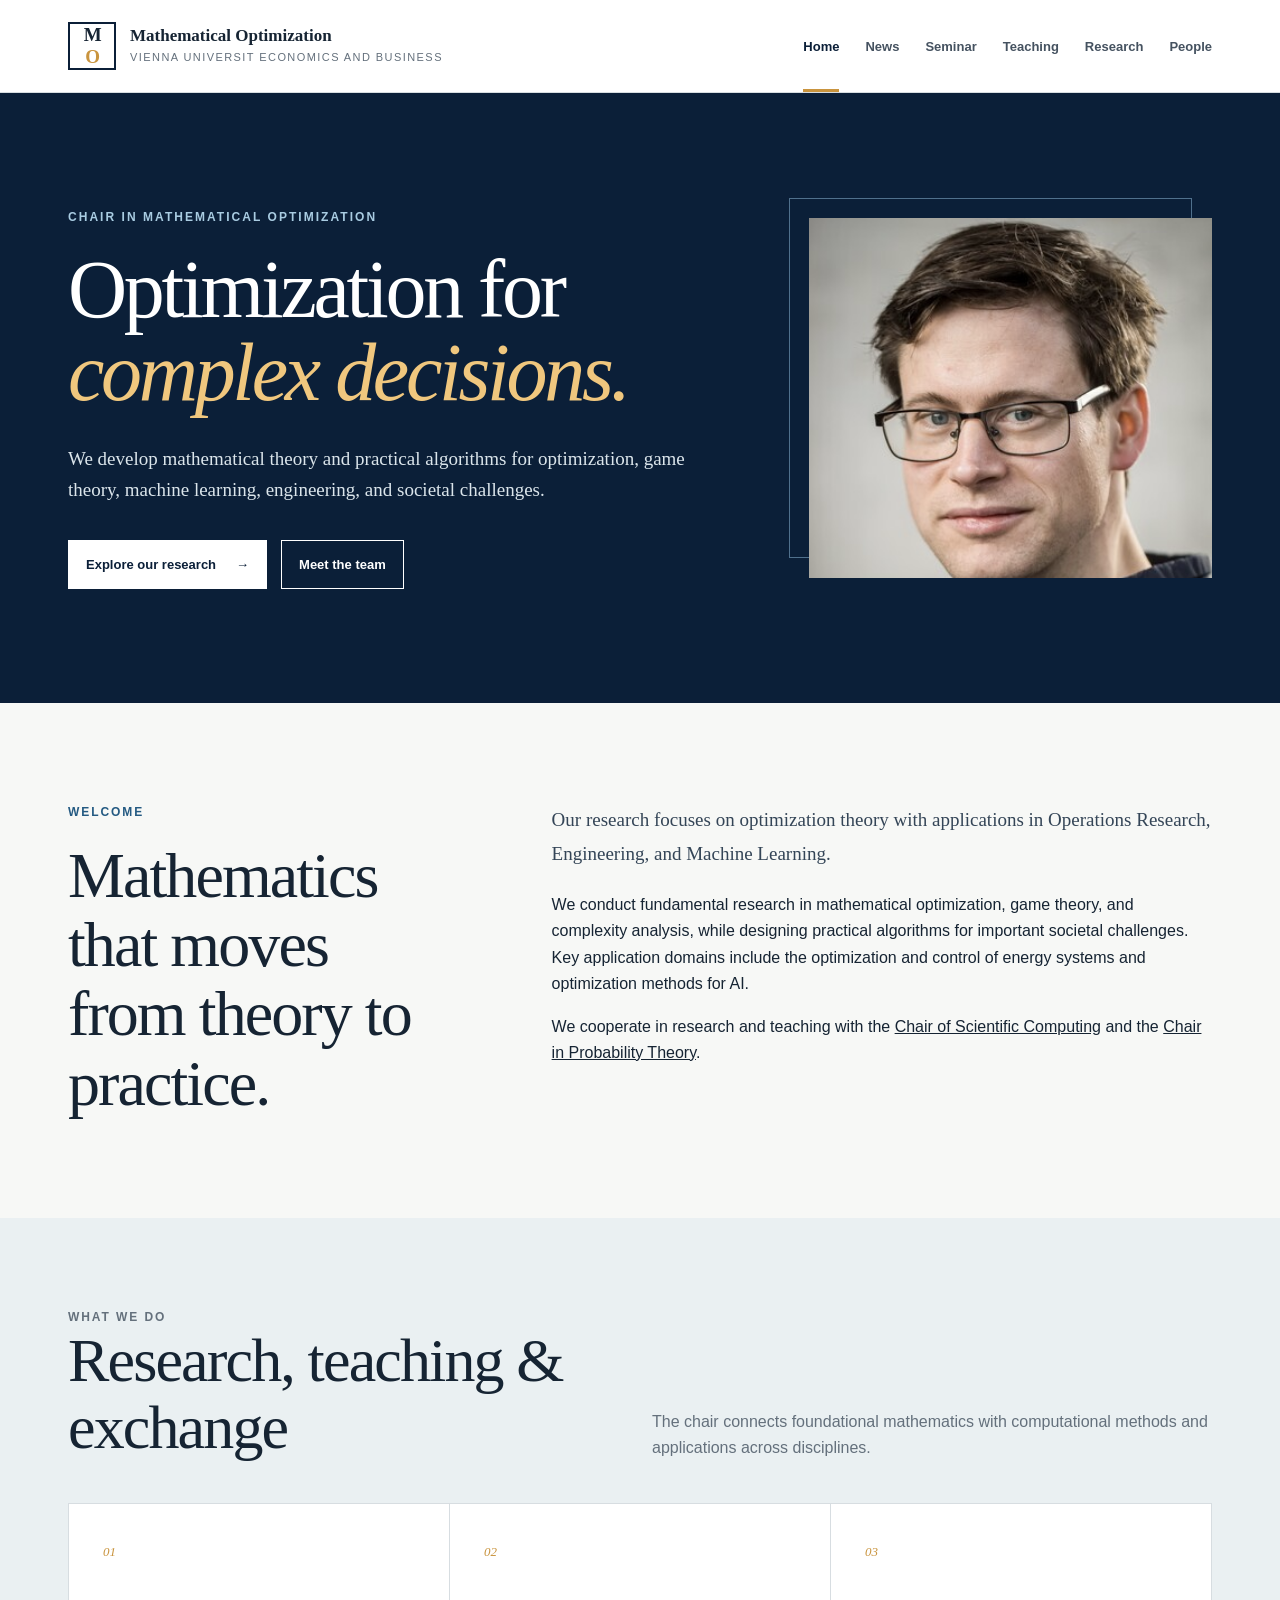
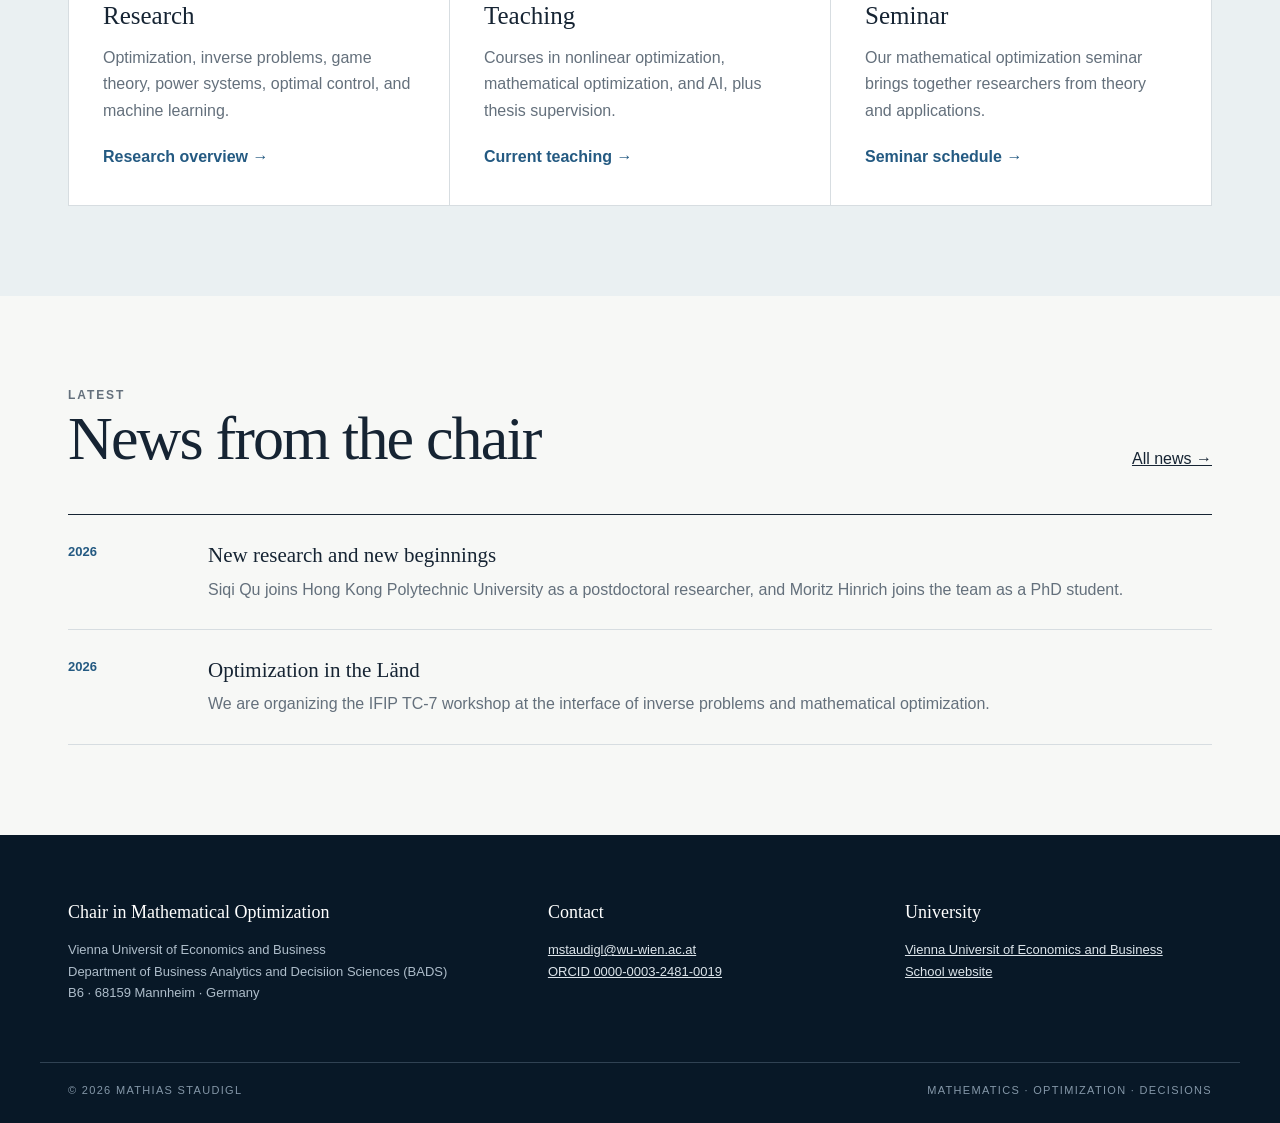
==== index.html @ c241d630 "updates" ====
<!doctype html><html lang="en"><head><meta charset="utf-8"><meta name="viewport" content="width=device-width,initial-scale=1"><title>Chair in Mathematical Optimization · University of Mannheim</title><meta name="description" content="Research, teaching, seminars and people at the Chair in Mathematical Optimization, University of Mannheim."><link rel="stylesheet" href="assets/styles.css"></head><body data-page="home" data-root=""><a class="skip-link" href="#main">Skip to content</a><header class="site-header" data-site-header></header>
<main id="main">
  <section class="hero"><div class="wrap hero-grid"><div><p class="eyebrow">Chair in Mathematical Optimization</p><h1>Optimization for <em>complex decisions.</em></h1><p class="hero-copy">We develop mathematical theory and practical algorithms for optimization, game theory, machine learning, engineering, and societal challenges.</p><div class="hero-actions"><a class="button primary" href="research/">Explore our research <span>→</span></a><a class="button" href="team/">Meet the team</a></div></div><div class="portrait-frame"><img src="assets/images/mathias-staudigl.jpg" alt="Prof. Dr. Mathias Staudigl" width="360" height="360"></div></div></section>
  <section class="wrap home-intro"><div><p class="kicker">Welcome</p><h2 class="display">Mathematics that moves from theory to practice.</h2></div><div><p class="lead">Our research focuses on optimization theory with applications in Operations Research, Engineering, and Machine Learning.</p><p>We conduct fundamental research in mathematical optimization, game theory, and complexity analysis, while designing practical algorithms for important societal challenges. Key application domains include the optimization and control of energy systems and optimization methods for AI.</p><p>We cooperate in research and teaching with the <a href="https://www.wim.uni-mannheim.de/goettlich/">Chair of Scientific Computing</a> and the <a href="https://www.math.uni-mannheim.de/doering/">Chair in Probability Theory</a>.</p></div></section>
  <section class="section alt"><div class="wrap"><div class="section-head"><div><p class="kicker">What we do</p><h2>Research, teaching & exchange</h2></div><p>The chair connects foundational mathematics with computational methods and applications across disciplines.</p></div><div class="feature-grid"><article class="feature-card"><span>01</span><h3>Research</h3><p>Optimization, inverse problems, game theory, power systems, optimal control, and machine learning.</p><a href="research/">Research overview →</a></article><article class="feature-card"><span>02</span><h3>Teaching</h3><p>Courses in nonlinear optimization, mathematical optimization, and AI, plus thesis supervision.</p><a href="teaching/">Current teaching →</a></article><article class="feature-card"><span>03</span><h3>Seminar</h3><p>Our mathematical optimization seminar brings together researchers from theory and applications.</p><a href="seminar/">Seminar schedule →</a></article></div></div></section>
  <section class="section"><div class="wrap"><div class="section-head"><div><p class="kicker">Latest</p><h2>News from the chair</h2></div><a href="news/">All news →</a></div><div class="news-list"><article class="news-item"><time>2026</time><div><h3>New research and new beginnings</h3><p>Siqi Qu joins Hong Kong Polytechnic University as a postdoctoral researcher, and Moritz Hinrich joins the team as a PhD student.</p></div></article><article class="news-item"><time>2026</time><div><h3>Optimization in the Länd</h3><p>We are organizing the IFIP TC-7 workshop at the interface of inverse problems and mathematical optimization.</p></div></article></div></div></section>
</main><footer class="footer" data-site-footer></footer><script src="assets/site.js"></script></body></html>
---- assets/styles.css ----
:root {
  --navy:#0b1f38; --blue:#245a82; --sky:#dceaf2; --paper:#f7f8f6; --white:#fff;
  --ink:#162433; --muted:#64707c; --line:#d7dde1; --gold:#c9943e; --max:1200px;
}
*{box-sizing:border-box} html{scroll-behavior:smooth} body{margin:0;background:var(--paper);color:var(--ink);font:16px/1.65 Arial,Helvetica,sans-serif} a{color:inherit} img{max-width:100%;display:block}
.skip-link{position:absolute;left:-999px;top:0}.skip-link:focus{left:1rem;top:1rem;background:#fff;padding:.7rem 1rem;z-index:20}
.topbar{max-width:var(--max);margin:auto;min-height:92px;padding:0 28px;display:flex;align-items:center;gap:40px}.site-header{background:#fff;border-bottom:1px solid var(--line);position:sticky;top:0;z-index:10}.brand{display:flex;align-items:center;gap:14px;text-decoration:none;margin-right:auto}.brand-mark{width:48px;height:48px;border:2px solid var(--navy);display:grid;place-items:center;font:700 19px Georgia,serif;letter-spacing:-.08em}.brand-mark span{color:var(--gold)}.brand strong,.brand small{display:block}.brand strong{font:600 17px Georgia,serif}.brand small{font-size:11px;text-transform:uppercase;letter-spacing:.13em;color:var(--muted);margin-top:2px}
nav{display:flex;align-items:center;gap:26px}nav a{text-decoration:none;font-size:13px;font-weight:700;color:#455260;padding:36px 0 32px;border-bottom:3px solid transparent}nav a:hover,nav a[aria-current="page"]{color:var(--navy);border-color:var(--gold)}.menu-button{display:none;border:1px solid var(--line);background:#fff;padding:9px 12px;font-weight:700}
.wrap{max-width:var(--max);margin:auto;padding-left:28px;padding-right:28px}.hero{background:var(--navy);color:#fff;overflow:hidden}.hero-grid{min-height:610px;display:grid;grid-template-columns:1.25fr .75fr;gap:70px;align-items:center;padding-top:70px;padding-bottom:70px}.eyebrow{margin:0 0 20px;text-transform:uppercase;letter-spacing:.17em;font-size:12px;font-weight:700;color:#a9cce2}.hero h1{max-width:760px;margin:0;font:400 clamp(48px,6.4vw,86px)/1.02 Georgia,serif;letter-spacing:-.04em}.hero h1 em{color:#f0c77e;font-weight:400}.hero-copy{max-width:700px;margin:28px 0 0;font:19px/1.65 Georgia,serif;color:#dbe5eb}.hero-actions{display:flex;gap:14px;margin-top:34px;flex-wrap:wrap}.button{display:inline-flex;align-items:center;gap:20px;padding:13px 17px;border:1px solid #fff;text-decoration:none;font-size:13px;font-weight:700}.button.primary{background:#fff;color:var(--navy)}.button:hover{background:var(--gold);border-color:var(--gold);color:var(--navy)}.portrait-frame{position:relative}.portrait-frame:before{content:"";position:absolute;inset:-20px 20px 20px -20px;border:1px solid #50708c}.portrait-frame img{width:100%;aspect-ratio:1;object-fit:cover;position:relative;filter:saturate(.8)}
.home-intro{display:grid;grid-template-columns:.7fr 1.3fr;gap:10vw;padding-top:100px;padding-bottom:100px}.kicker{color:var(--blue);text-transform:uppercase;letter-spacing:.16em;font-size:12px;font-weight:700;margin:0 0 18px}.display{font:400 clamp(38px,5vw,64px)/1.08 Georgia,serif;letter-spacing:-.03em;margin:0}.lead{font:19px/1.75 Georgia,serif;margin:0 0 22px;color:#344557}.section{padding-top:90px;padding-bottom:90px}.section.alt{background:#eaf0f2}.section-head{display:flex;justify-content:space-between;gap:30px;align-items:end;margin-bottom:42px}.section-head p{max-width:560px;margin:0;color:var(--muted)}.section h2,.page-hero h1{font:400 clamp(38px,5vw,62px)/1.08 Georgia,serif;letter-spacing:-.03em;margin:0}.feature-grid{display:grid;grid-template-columns:repeat(3,1fr);gap:1px;background:var(--line);border:1px solid var(--line)}.feature-card{background:#fff;padding:34px;min-height:260px}.feature-card span{color:var(--gold);font:italic 13px Georgia,serif}.feature-card h3{font:400 25px/1.25 Georgia,serif;margin:35px 0 14px}.feature-card p{color:var(--muted);margin:0}.feature-card a{display:inline-block;margin-top:20px;color:var(--blue);font-weight:700;text-decoration:none}.news-list{border-top:1px solid var(--ink)}.news-item{display:grid;grid-template-columns:115px 1fr;gap:25px;padding:26px 0;border-bottom:1px solid var(--line)}.news-item time{color:var(--blue);font-size:13px;font-weight:700}.news-item h3{font:400 21px/1.35 Georgia,serif;margin:0 0 7px}.news-item p{margin:0;color:var(--muted)}.news-item a{color:var(--blue)}
.page-hero{background:var(--navy);color:#fff;padding:78px 0}.page-hero p{max-width:700px;color:#cfdae2;font:18px/1.6 Georgia,serif;margin:20px 0 0}.breadcrumb{font-size:12px;letter-spacing:.08em;text-transform:uppercase;color:#a9cce2;margin-bottom:18px}.breadcrumb a{color:inherit}.content-grid{display:grid;grid-template-columns:1fr 280px;gap:80px}.prose h2{font:400 34px Georgia,serif;margin:55px 0 18px}.prose h2:first-child{margin-top:0}.prose h3{font:400 24px Georgia,serif}.prose p,.prose li{color:#344557}.side-card{background:#fff;border-top:4px solid var(--gold);padding:25px;height:max-content}.side-card h2{font:400 24px Georgia,serif;margin:0 0 14px}.side-card p{color:var(--muted);font-size:14px}.side-card a{color:var(--blue);font-weight:700}.tags{display:flex;gap:9px;flex-wrap:wrap;margin-top:25px}.tag{padding:7px 10px;background:var(--sky);font-size:13px;color:var(--navy)}
.people-grid{display:grid;grid-template-columns:repeat(3,1fr);gap:32px}.person{background:#fff}.person img{width:100%;aspect-ratio:1;object-fit:cover}.person-info{padding:22px}.person h2{font:400 24px Georgia,serif;margin:0 0 4px}.person .role{color:var(--blue);font-weight:700;font-size:13px;margin:0 0 14px}.person p{color:var(--muted);font-size:14px;margin:0}.person a{color:var(--blue)}
.schedule{width:100%;border-collapse:collapse;background:#fff}.schedule th{text-align:left;background:var(--navy);color:#fff;padding:15px}.schedule td{padding:16px 15px;border-bottom:1px solid var(--line);vertical-align:top}.schedule td:first-child{white-space:nowrap;color:var(--blue);font-weight:700}.schedule td:nth-child(2){width:32%}.course{display:grid;grid-template-columns:150px 1fr auto;gap:25px;align-items:center;padding:25px 0;border-top:1px solid var(--line)}.course:last-child{border-bottom:1px solid var(--line)}.course span{color:var(--blue);font-size:13px;font-weight:700}.course h2{font:400 23px Georgia,serif;margin:0}.course a{color:var(--blue);font-weight:700}
.footer{background:#081827;color:#dce4ea;padding:65px 0 24px}.footer-grid{max-width:var(--max);padding:0 28px;margin:auto;display:grid;grid-template-columns:1.4fr 1fr 1fr;gap:50px}.footer strong{font:400 18px Georgia,serif;color:#fff}.footer p{font-size:13px;color:#aebdca}.footer a{color:#dce4ea}.footer-bottom{max-width:var(--max);margin:45px auto 0;padding:18px 28px 0;border-top:1px solid #304253;display:flex;justify-content:space-between;color:#8497a8;font-size:11px;text-transform:uppercase;letter-spacing:.12em}
.empty-state{background:#fff;border:1px solid var(--line);padding:40px;max-width:760px}.empty-state h2{font:400 30px Georgia,serif;margin:0 0 12px}.empty-state p{color:var(--muted);margin:0}.note{padding:18px 20px;border-left:4px solid var(--gold);background:#fff;margin:28px 0}.source-note{font-size:13px;color:var(--muted);margin-top:35px}
@media(max-width:900px){.topbar{min-height:74px}.menu-button{display:block}.site-header nav{display:none;position:absolute;top:74px;left:0;right:0;background:#fff;padding:10px 28px 24px;box-shadow:0 10px 20px #0002}.site-header nav.is-open{display:grid;grid-template-columns:repeat(2,1fr);gap:0 24px}.site-header nav a{padding:12px 0}.brand-mark{width:42px;height:42px}.hero-grid{grid-template-columns:1fr;min-height:auto}.portrait-frame{max-width:330px;grid-row:1}.home-intro,.content-grid{grid-template-columns:1fr;gap:45px}.feature-grid,.people-grid{grid-template-columns:repeat(2,1fr)}.section-head{display:block}.section-head p{margin-top:20px}}
@media(max-width:600px){.wrap{padding-left:20px;padding-right:20px}.brand small{display:none}.brand strong{font-size:15px}.hero-grid{padding-top:55px;padding-bottom:60px;gap:45px}.hero h1{font-size:48px}.hero-copy{font-size:17px}.home-intro,.section{padding-top:65px;padding-bottom:65px}.feature-grid,.people-grid{grid-template-columns:1fr}.news-item{grid-template-columns:1fr;gap:5px}.page-hero{padding:58px 0}.schedule{display:block;overflow-x:auto;font-size:14px}.course{grid-template-columns:1fr;gap:8px}.footer-grid{grid-template-columns:1fr;gap:25px}.footer-bottom{display:block}.footer-bottom span{display:block;margin-top:6px}}
@media(prefers-reduced-motion:reduce){html{scroll-behavior:auto}}
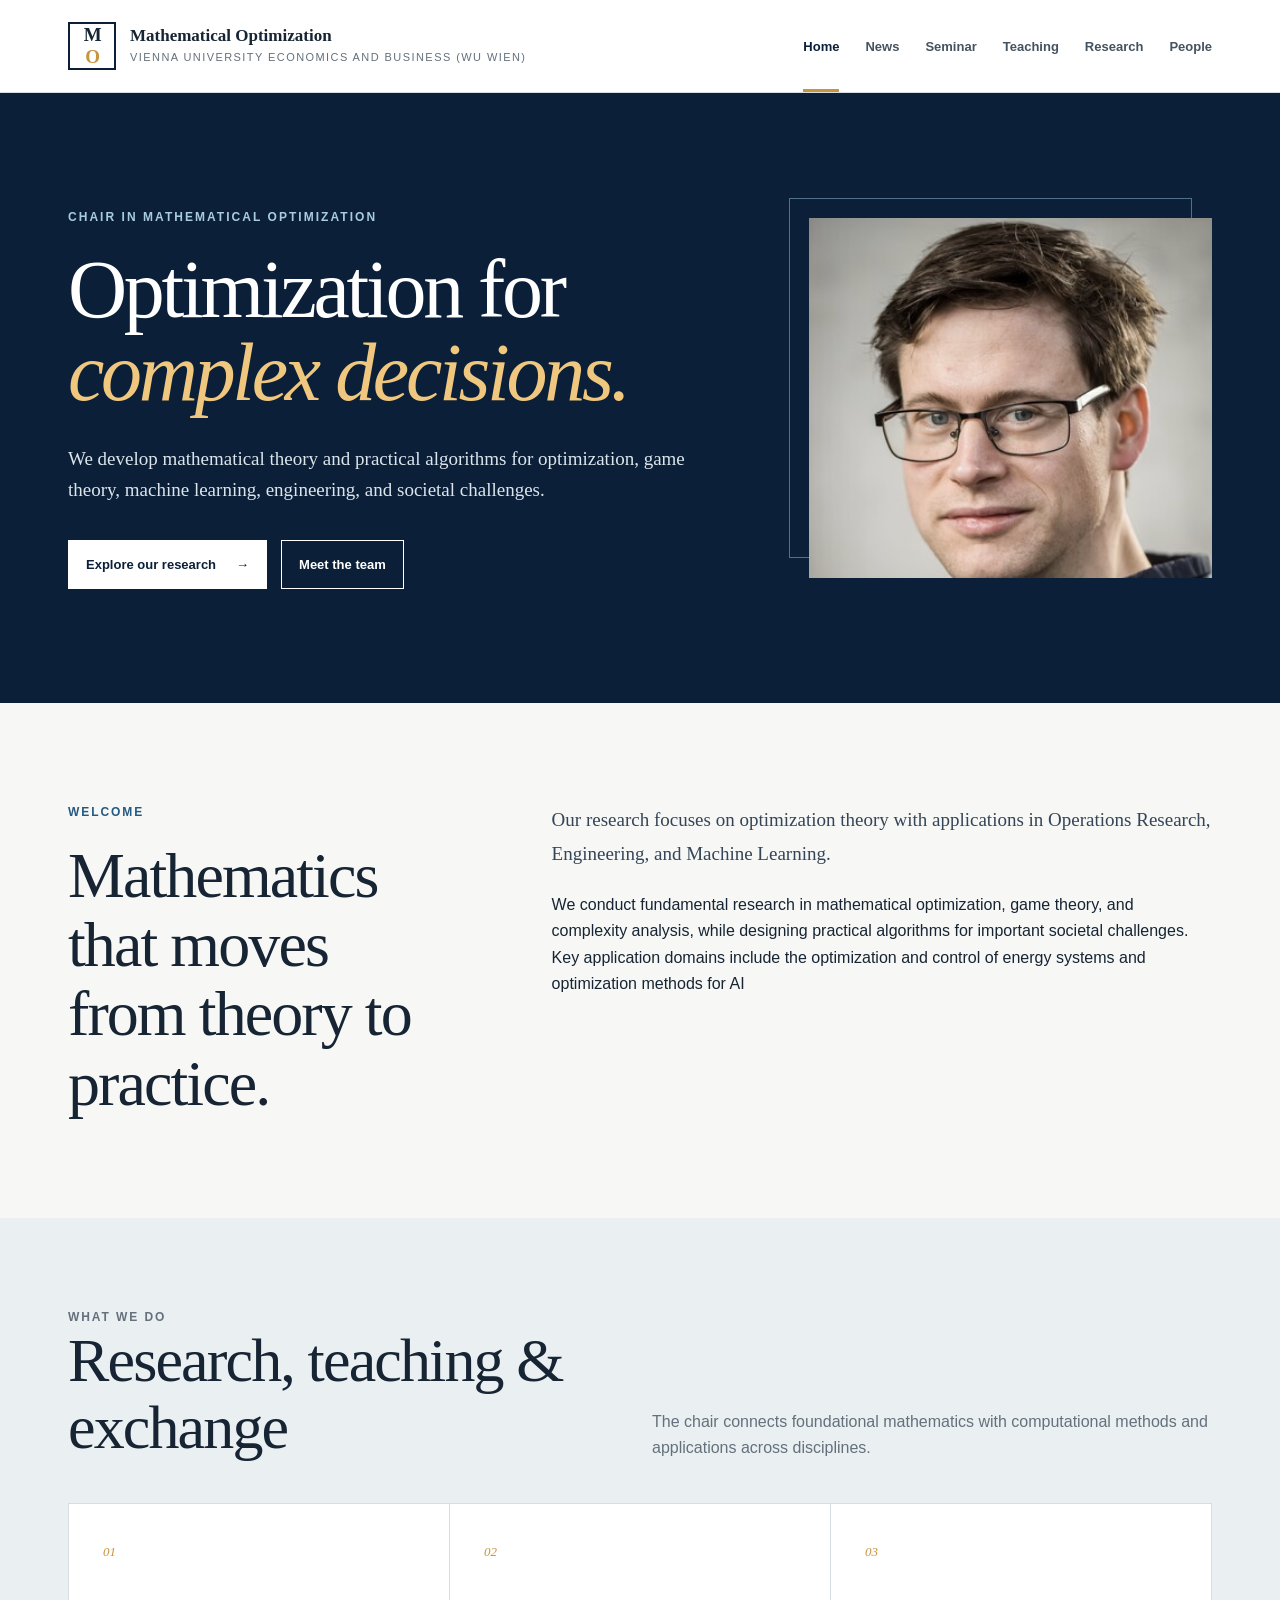
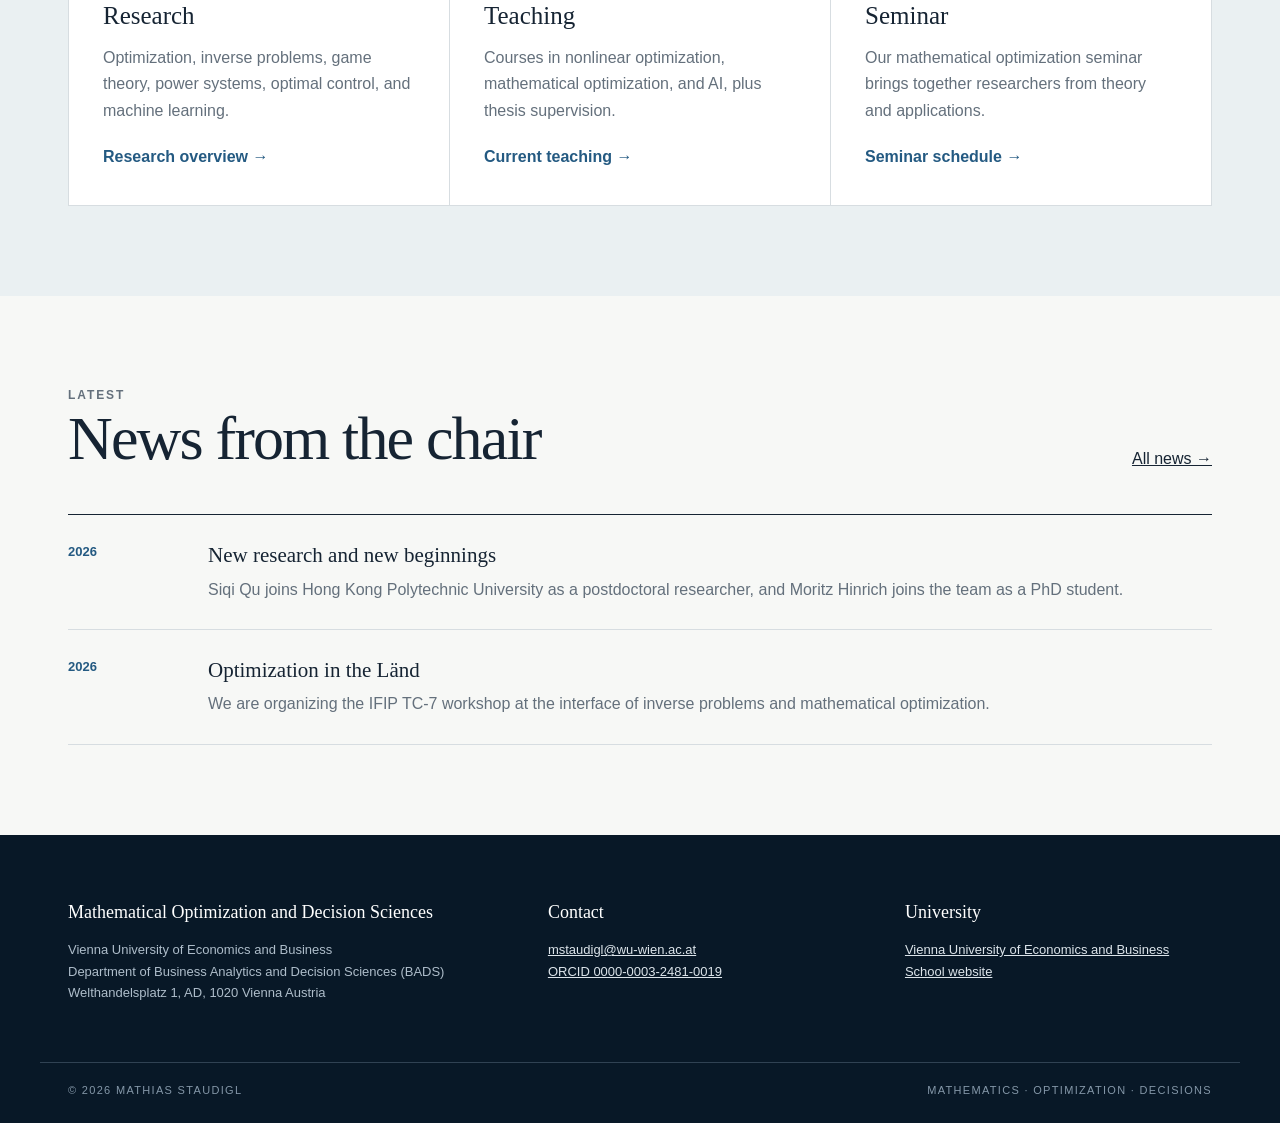
==== commit 388d74cf: "Refactor home-intro section in index.html Removed redundant content in the home-intro section." ====
--- a/index.html
+++ b/index.html
@@ -1,7 +1,7 @@
 <!doctype html><html lang="en"><head><meta charset="utf-8"><meta name="viewport" content="width=device-width,initial-scale=1"><title>Chair in Mathematical Optimization · University of Mannheim</title><meta name="description" content="Research, teaching, seminars and people at the Chair in Mathematical Optimization, University of Mannheim."><link rel="stylesheet" href="assets/styles.css"></head><body data-page="home" data-root=""><a class="skip-link" href="#main">Skip to content</a><header class="site-header" data-site-header></header>
 <main id="main">
   <section class="hero"><div class="wrap hero-grid"><div><p class="eyebrow">Chair in Mathematical Optimization</p><h1>Optimization for <em>complex decisions.</em></h1><p class="hero-copy">We develop mathematical theory and practical algorithms for optimization, game theory, machine learning, engineering, and societal challenges.</p><div class="hero-actions"><a class="button primary" href="research/">Explore our research <span>→</span></a><a class="button" href="team/">Meet the team</a></div></div><div class="portrait-frame"><img src="assets/images/mathias-staudigl.jpg" alt="Prof. Dr. Mathias Staudigl" width="360" height="360"></div></div></section>
-  <section class="wrap home-intro"><div><p class="kicker">Welcome</p><h2 class="display">Mathematics that moves from theory to practice.</h2></div><div><p class="lead">Our research focuses on optimization theory with applications in Operations Research, Engineering, and Machine Learning.</p><p>We conduct fundamental research in mathematical optimization, game theory, and complexity analysis, while designing practical algorithms for important societal challenges. Key application domains include the optimization and control of energy systems and optimization methods for AI.</p><p>We cooperate in research and teaching with the <a href="https://www.wim.uni-mannheim.de/goettlich/">Chair of Scientific Computing</a> and the <a href="https://www.math.uni-mannheim.de/doering/">Chair in Probability Theory</a>.</p></div></section>
+  <section class="wrap home-intro"><div><p class="kicker">Welcome</p><h2 class="display">Mathematics that moves from theory to practice.</h2></div><div><p class="lead">Our research focuses on optimization theory with applications in Operations Research, Engineering, and Machine Learning.</p><p>We conduct fundamental research in mathematical optimization, game theory, and complexity analysis, while designing practical algorithms for important societal challenges. Key application domains include the optimization and control of energy systems and optimization methods for AI </p></div></section>
   <section class="section alt"><div class="wrap"><div class="section-head"><div><p class="kicker">What we do</p><h2>Research, teaching & exchange</h2></div><p>The chair connects foundational mathematics with computational methods and applications across disciplines.</p></div><div class="feature-grid"><article class="feature-card"><span>01</span><h3>Research</h3><p>Optimization, inverse problems, game theory, power systems, optimal control, and machine learning.</p><a href="research/">Research overview →</a></article><article class="feature-card"><span>02</span><h3>Teaching</h3><p>Courses in nonlinear optimization, mathematical optimization, and AI, plus thesis supervision.</p><a href="teaching/">Current teaching →</a></article><article class="feature-card"><span>03</span><h3>Seminar</h3><p>Our mathematical optimization seminar brings together researchers from theory and applications.</p><a href="seminar/">Seminar schedule →</a></article></div></div></section>
   <section class="section"><div class="wrap"><div class="section-head"><div><p class="kicker">Latest</p><h2>News from the chair</h2></div><a href="news/">All news →</a></div><div class="news-list"><article class="news-item"><time>2026</time><div><h3>New research and new beginnings</h3><p>Siqi Qu joins Hong Kong Polytechnic University as a postdoctoral researcher, and Moritz Hinrich joins the team as a PhD student.</p></div></article><article class="news-item"><time>2026</time><div><h3>Optimization in the Länd</h3><p>We are organizing the IFIP TC-7 workshop at the interface of inverse problems and mathematical optimization.</p></div></article></div></div></section>
 </main><footer class="footer" data-site-footer></footer><script src="assets/site.js"></script></body></html>
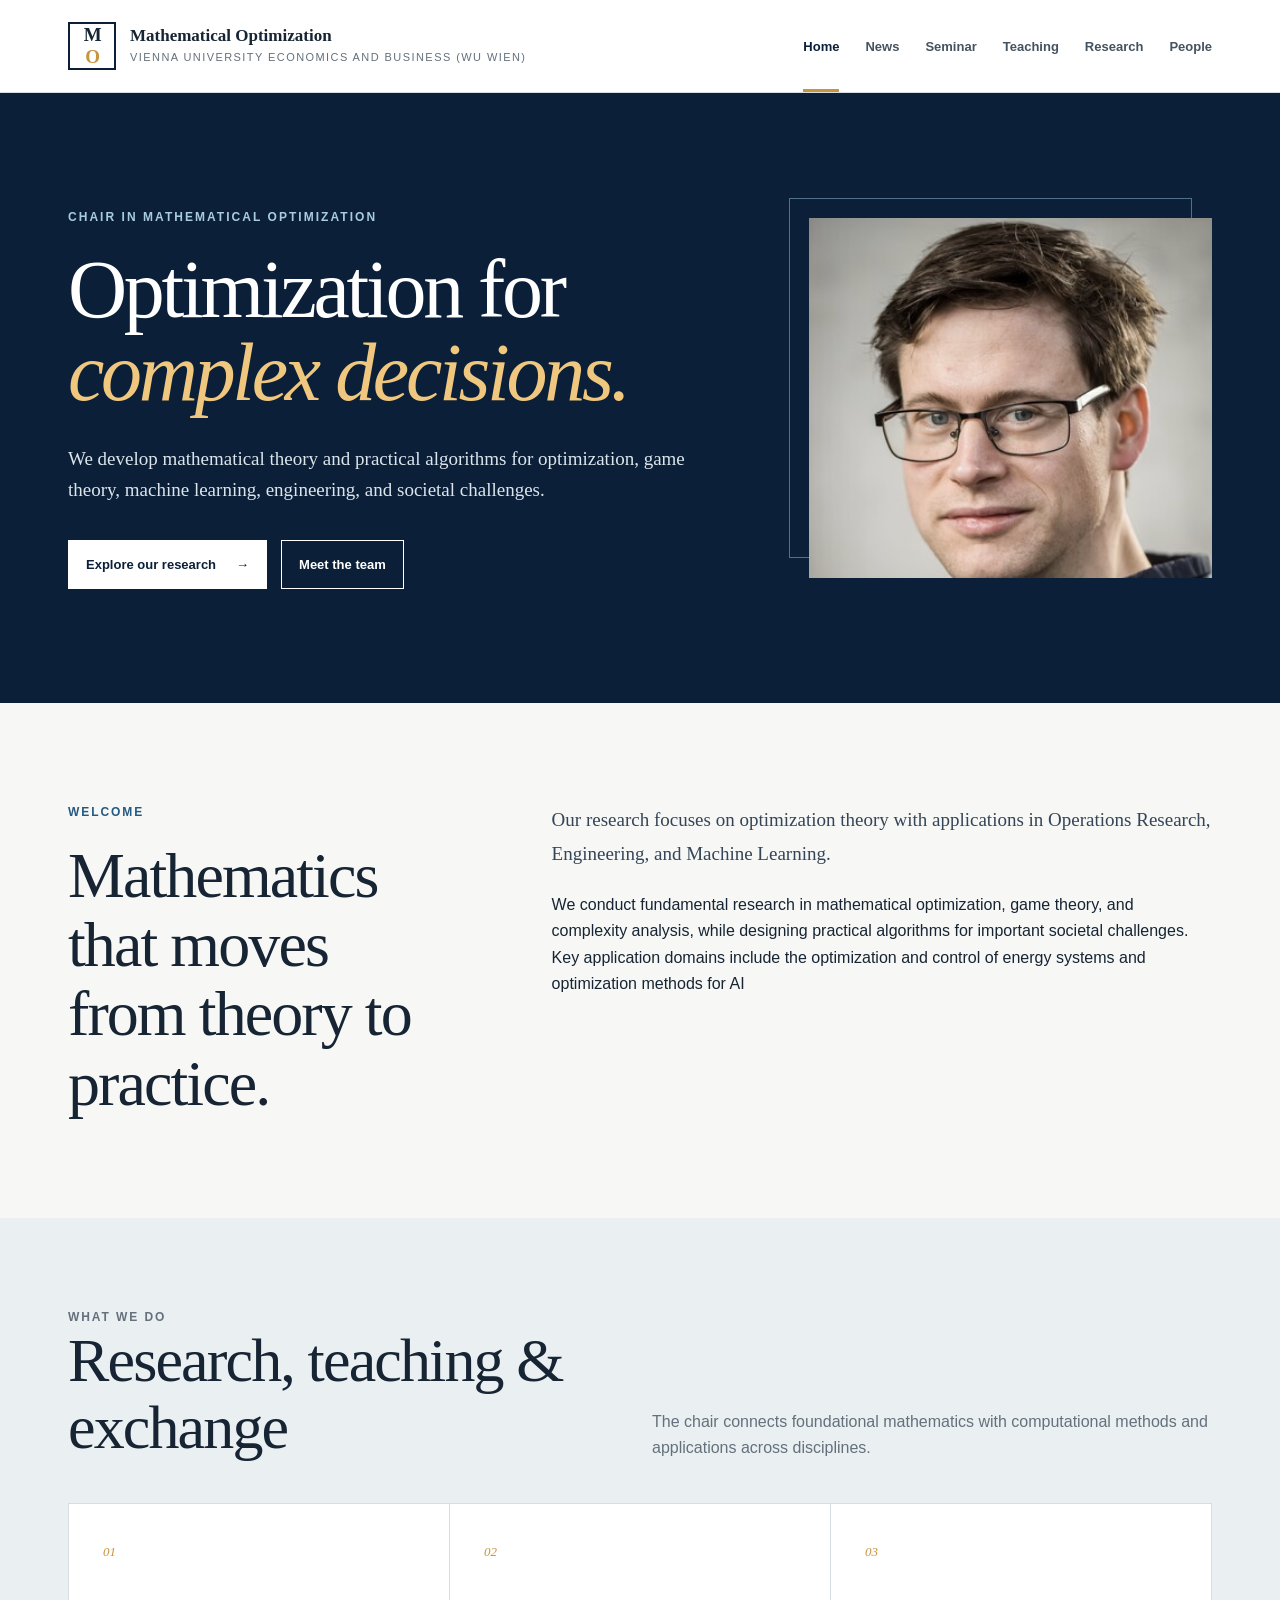
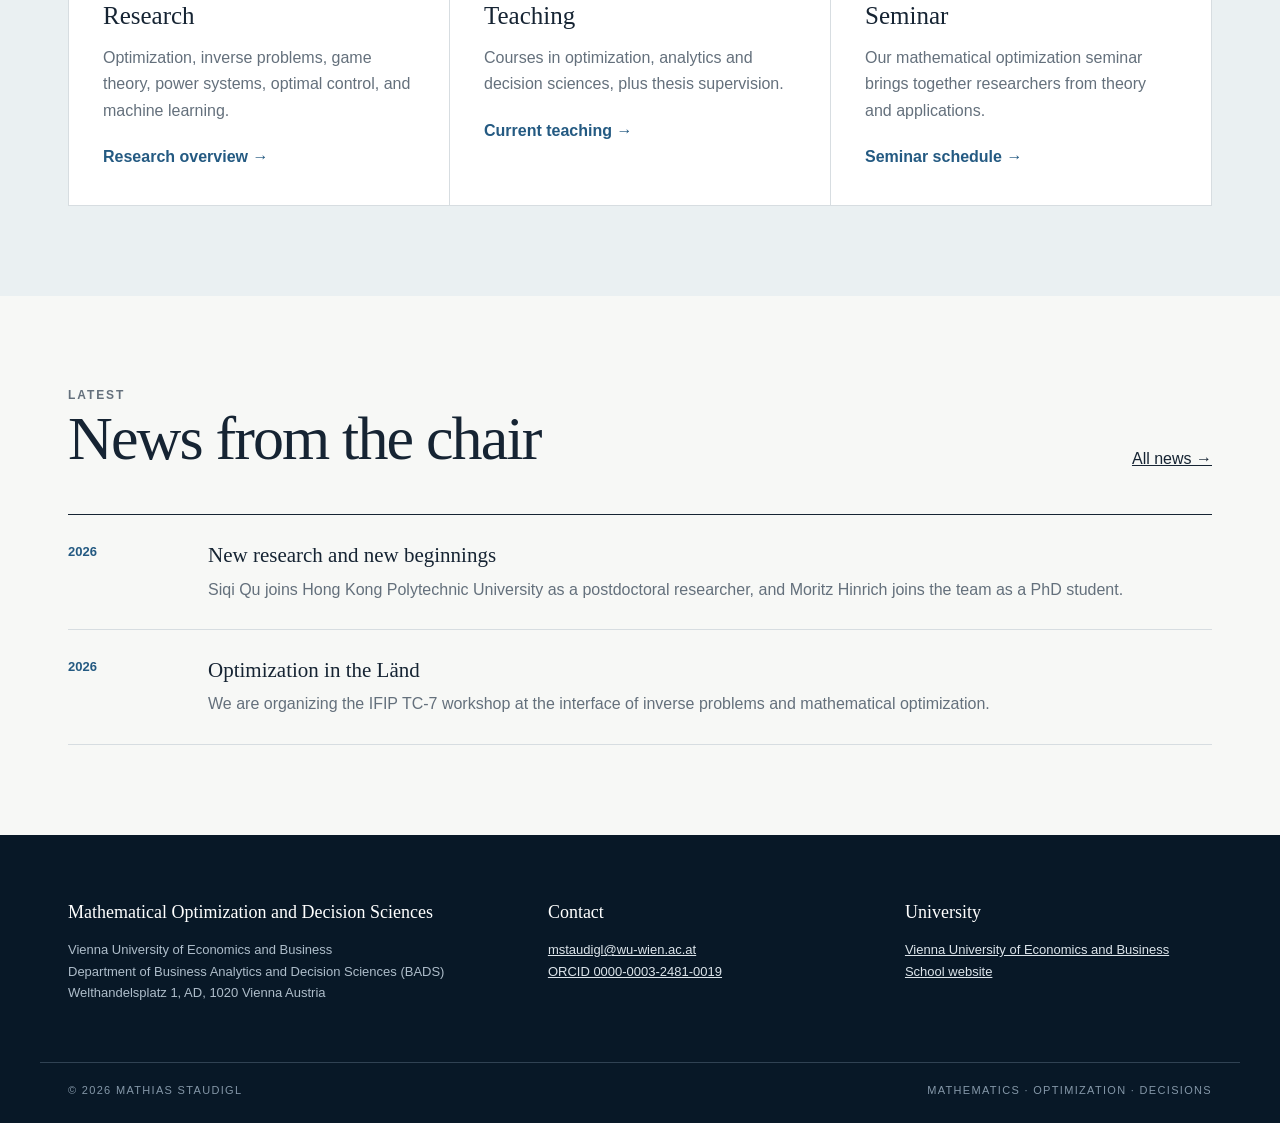
==== commit e45fa99c: "Modify teaching section content in index.html Updated the teaching section to include courses in opt" ====
--- a/index.html
+++ b/index.html
@@ -2,6 +2,6 @@
 <main id="main">
   <section class="hero"><div class="wrap hero-grid"><div><p class="eyebrow">Chair in Mathematical Optimization</p><h1>Optimization for <em>complex decisions.</em></h1><p class="hero-copy">We develop mathematical theory and practical algorithms for optimization, game theory, machine learning, engineering, and societal challenges.</p><div class="hero-actions"><a class="button primary" href="research/">Explore our research <span>→</span></a><a class="button" href="team/">Meet the team</a></div></div><div class="portrait-frame"><img src="assets/images/mathias-staudigl.jpg" alt="Prof. Dr. Mathias Staudigl" width="360" height="360"></div></div></section>
   <section class="wrap home-intro"><div><p class="kicker">Welcome</p><h2 class="display">Mathematics that moves from theory to practice.</h2></div><div><p class="lead">Our research focuses on optimization theory with applications in Operations Research, Engineering, and Machine Learning.</p><p>We conduct fundamental research in mathematical optimization, game theory, and complexity analysis, while designing practical algorithms for important societal challenges. Key application domains include the optimization and control of energy systems and optimization methods for AI </p></div></section>
-  <section class="section alt"><div class="wrap"><div class="section-head"><div><p class="kicker">What we do</p><h2>Research, teaching & exchange</h2></div><p>The chair connects foundational mathematics with computational methods and applications across disciplines.</p></div><div class="feature-grid"><article class="feature-card"><span>01</span><h3>Research</h3><p>Optimization, inverse problems, game theory, power systems, optimal control, and machine learning.</p><a href="research/">Research overview →</a></article><article class="feature-card"><span>02</span><h3>Teaching</h3><p>Courses in nonlinear optimization, mathematical optimization, and AI, plus thesis supervision.</p><a href="teaching/">Current teaching →</a></article><article class="feature-card"><span>03</span><h3>Seminar</h3><p>Our mathematical optimization seminar brings together researchers from theory and applications.</p><a href="seminar/">Seminar schedule →</a></article></div></div></section>
+  <section class="section alt"><div class="wrap"><div class="section-head"><div><p class="kicker">What we do</p><h2>Research, teaching & exchange</h2></div><p>The chair connects foundational mathematics with computational methods and applications across disciplines.</p></div><div class="feature-grid"><article class="feature-card"><span>01</span><h3>Research</h3><p>Optimization, inverse problems, game theory, power systems, optimal control, and machine learning.</p><a href="research/">Research overview →</a></article><article class="feature-card"><span>02</span><h3>Teaching</h3><p>Courses in optimization, analytics and decision sciences, plus thesis supervision.</p><a href="teaching/">Current teaching →</a></article><article class="feature-card"><span>03</span><h3>Seminar</h3><p>Our mathematical optimization seminar brings together researchers from theory and applications.</p><a href="seminar/">Seminar schedule →</a></article></div></div></section>
   <section class="section"><div class="wrap"><div class="section-head"><div><p class="kicker">Latest</p><h2>News from the chair</h2></div><a href="news/">All news →</a></div><div class="news-list"><article class="news-item"><time>2026</time><div><h3>New research and new beginnings</h3><p>Siqi Qu joins Hong Kong Polytechnic University as a postdoctoral researcher, and Moritz Hinrich joins the team as a PhD student.</p></div></article><article class="news-item"><time>2026</time><div><h3>Optimization in the Länd</h3><p>We are organizing the IFIP TC-7 workshop at the interface of inverse problems and mathematical optimization.</p></div></article></div></div></section>
 </main><footer class="footer" data-site-footer></footer><script src="assets/site.js"></script></body></html>
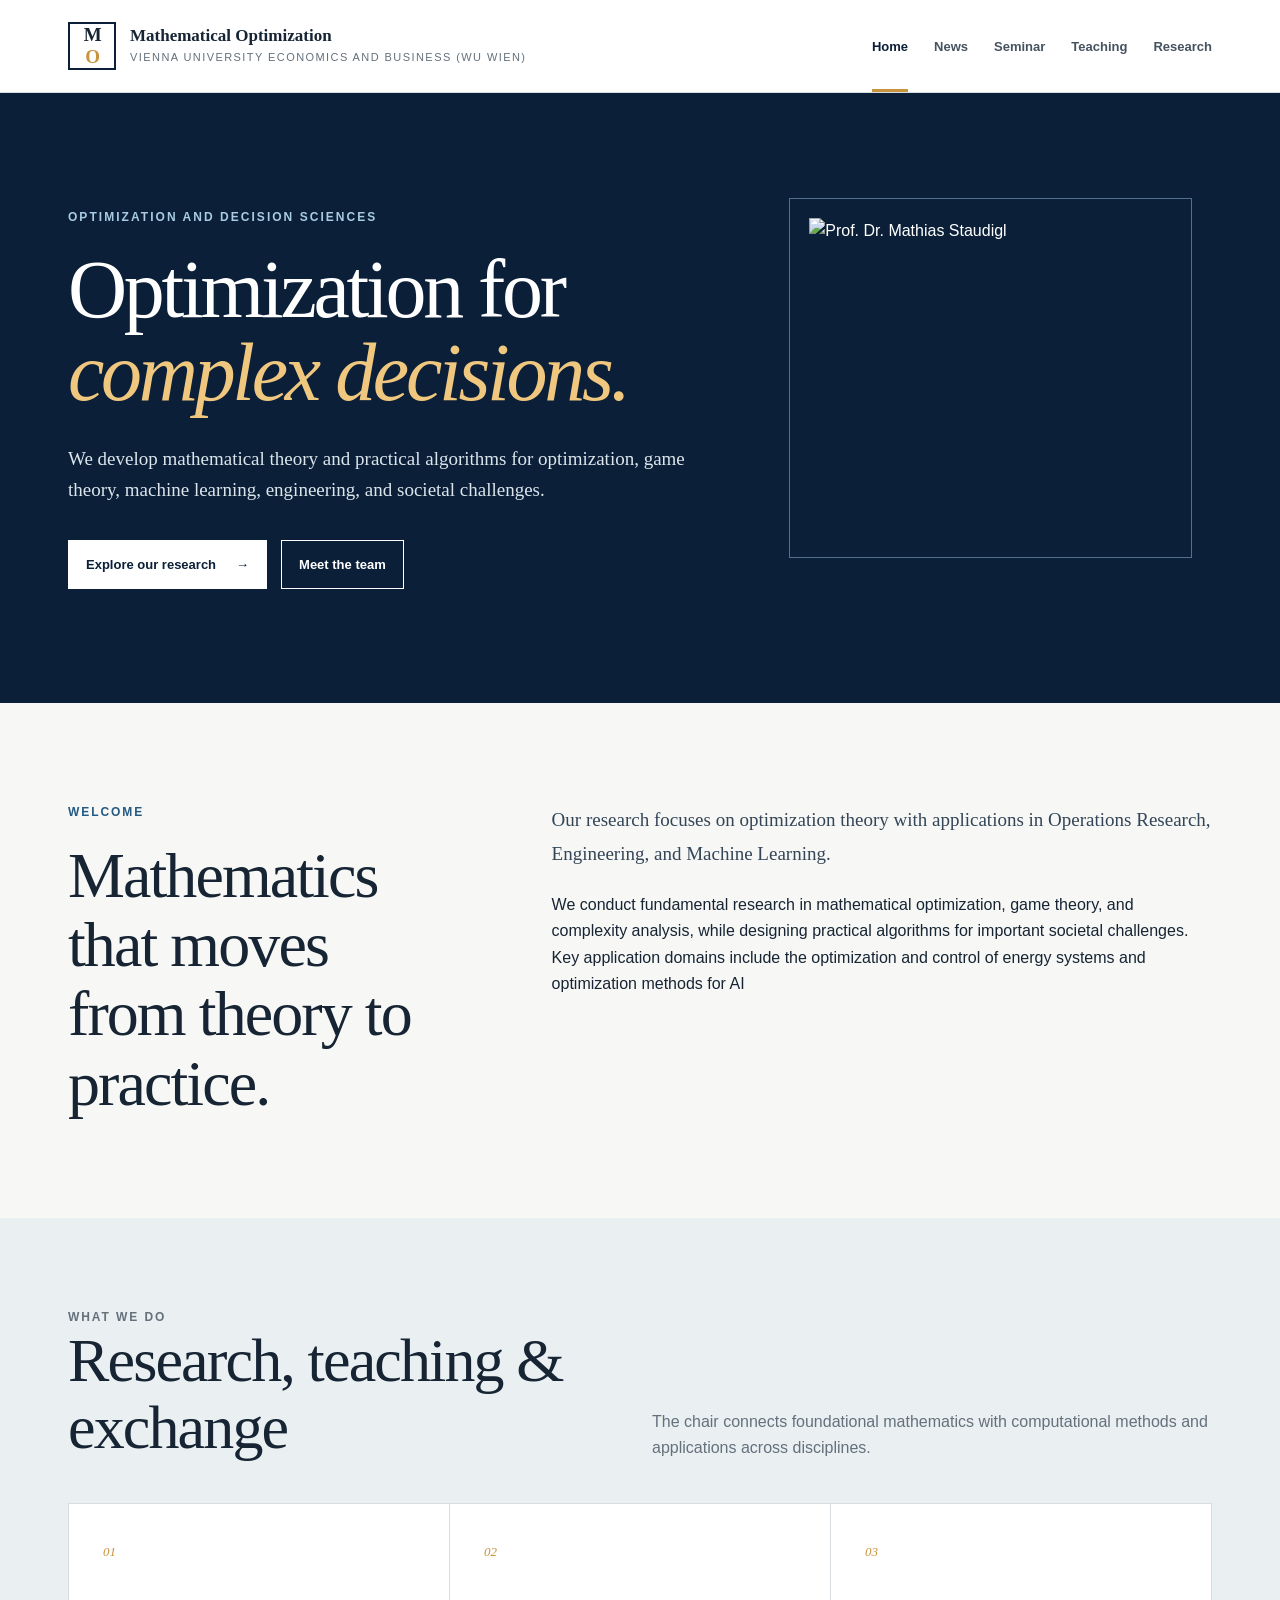
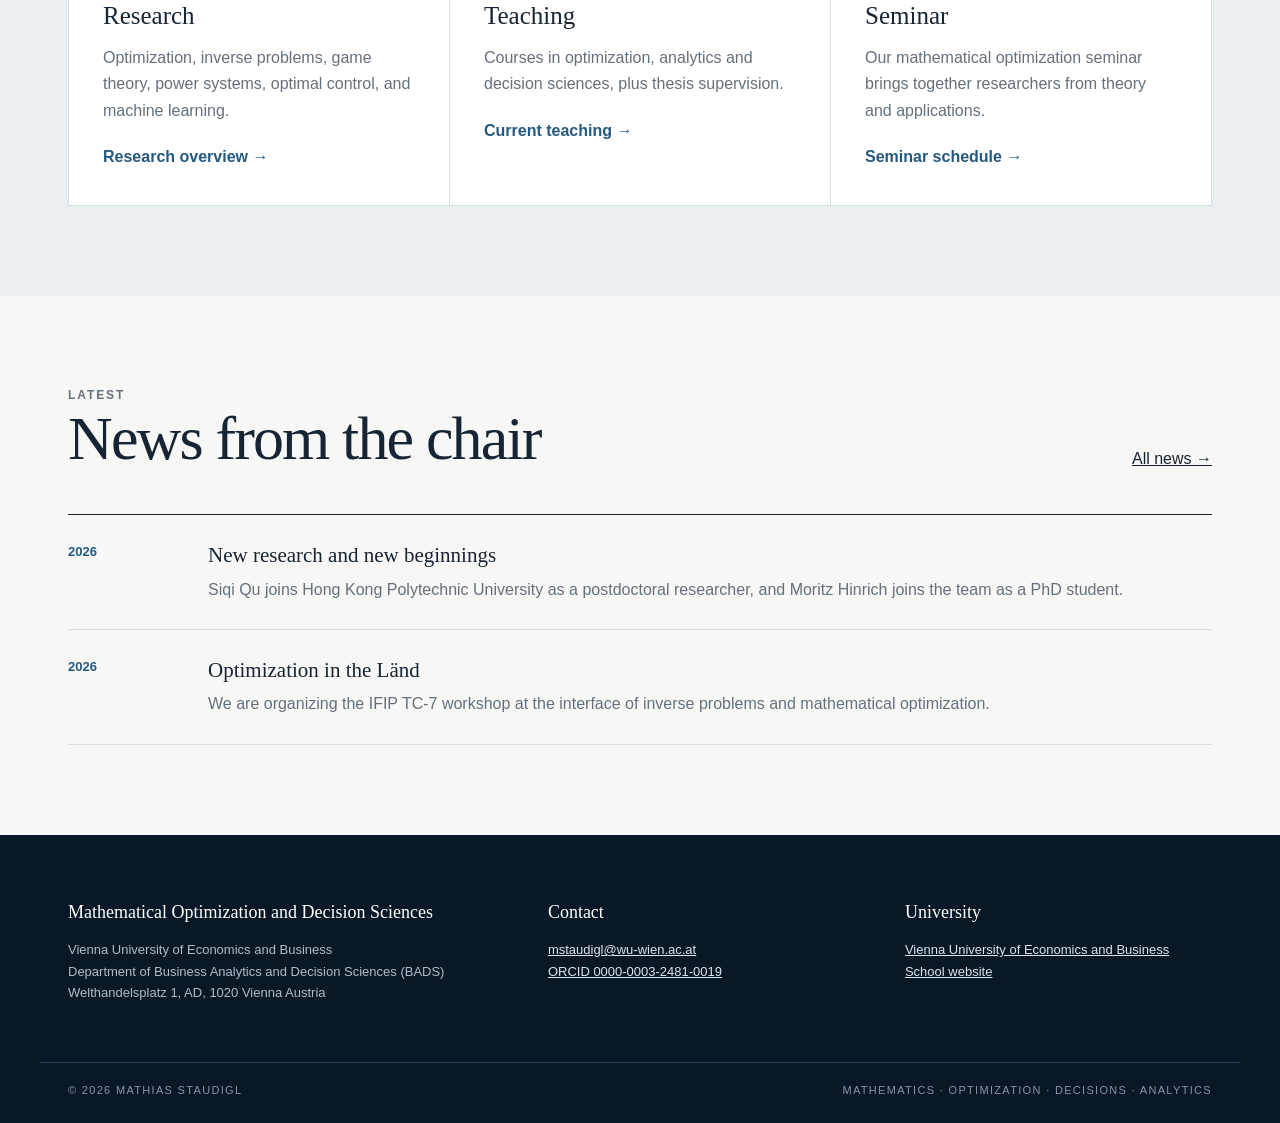
==== commit ffa46655: "Update header and hero section content in index.html" ====
--- a/index.html
+++ b/index.html
@@ -1,6 +1,6 @@
-<!doctype html><html lang="en"><head><meta charset="utf-8"><meta name="viewport" content="width=device-width,initial-scale=1"><title>Chair in Mathematical Optimization · University of Mannheim</title><meta name="description" content="Research, teaching, seminars and people at the Chair in Mathematical Optimization, University of Mannheim."><link rel="stylesheet" href="assets/styles.css"></head><body data-page="home" data-root=""><a class="skip-link" href="#main">Skip to content</a><header class="site-header" data-site-header></header>
+<!doctype html><html lang="en"><head><meta charset="utf-8"><meta name="viewport" content="width=device-width,initial-scale=1"><title>Professor in Mathematical Optimization · Vienna University of Economics and Business</title><meta name="description" content="Research, teaching, seminars and people."><link rel="stylesheet" href="assets/styles.css"></head><body data-page="home" data-root=""><a class="skip-link" href="#main">Skip to content</a><header class="site-header" data-site-header></header>
 <main id="main">
-  <section class="hero"><div class="wrap hero-grid"><div><p class="eyebrow">Chair in Mathematical Optimization</p><h1>Optimization for <em>complex decisions.</em></h1><p class="hero-copy">We develop mathematical theory and practical algorithms for optimization, game theory, machine learning, engineering, and societal challenges.</p><div class="hero-actions"><a class="button primary" href="research/">Explore our research <span>→</span></a><a class="button" href="team/">Meet the team</a></div></div><div class="portrait-frame"><img src="assets/images/mathias-staudigl.jpg" alt="Prof. Dr. Mathias Staudigl" width="360" height="360"></div></div></section>
+  <section class="hero"><div class="wrap hero-grid"><div><p class="eyebrow">Optimization and Decision Sciences</p><h1>Optimization for <em>complex decisions.</em></h1><p class="hero-copy">We develop mathematical theory and practical algorithms for optimization, game theory, machine learning, engineering, and societal challenges.</p><div class="hero-actions"><a class="button primary" href="research/">Explore our research <span>→</span></a><a class="button" href="team/">Meet the team</a></div></div><div class="portrait-frame"><img src="assets/images/FotoStaudigl.pdf" alt="Prof. Dr. Mathias Staudigl" width="360" height="360"></div></div></section>
   <section class="wrap home-intro"><div><p class="kicker">Welcome</p><h2 class="display">Mathematics that moves from theory to practice.</h2></div><div><p class="lead">Our research focuses on optimization theory with applications in Operations Research, Engineering, and Machine Learning.</p><p>We conduct fundamental research in mathematical optimization, game theory, and complexity analysis, while designing practical algorithms for important societal challenges. Key application domains include the optimization and control of energy systems and optimization methods for AI </p></div></section>
   <section class="section alt"><div class="wrap"><div class="section-head"><div><p class="kicker">What we do</p><h2>Research, teaching & exchange</h2></div><p>The chair connects foundational mathematics with computational methods and applications across disciplines.</p></div><div class="feature-grid"><article class="feature-card"><span>01</span><h3>Research</h3><p>Optimization, inverse problems, game theory, power systems, optimal control, and machine learning.</p><a href="research/">Research overview →</a></article><article class="feature-card"><span>02</span><h3>Teaching</h3><p>Courses in optimization, analytics and decision sciences, plus thesis supervision.</p><a href="teaching/">Current teaching →</a></article><article class="feature-card"><span>03</span><h3>Seminar</h3><p>Our mathematical optimization seminar brings together researchers from theory and applications.</p><a href="seminar/">Seminar schedule →</a></article></div></div></section>
   <section class="section"><div class="wrap"><div class="section-head"><div><p class="kicker">Latest</p><h2>News from the chair</h2></div><a href="news/">All news →</a></div><div class="news-list"><article class="news-item"><time>2026</time><div><h3>New research and new beginnings</h3><p>Siqi Qu joins Hong Kong Polytechnic University as a postdoctoral researcher, and Moritz Hinrich joins the team as a PhD student.</p></div></article><article class="news-item"><time>2026</time><div><h3>Optimization in the Länd</h3><p>We are organizing the IFIP TC-7 workshop at the interface of inverse problems and mathematical optimization.</p></div></article></div></div></section>
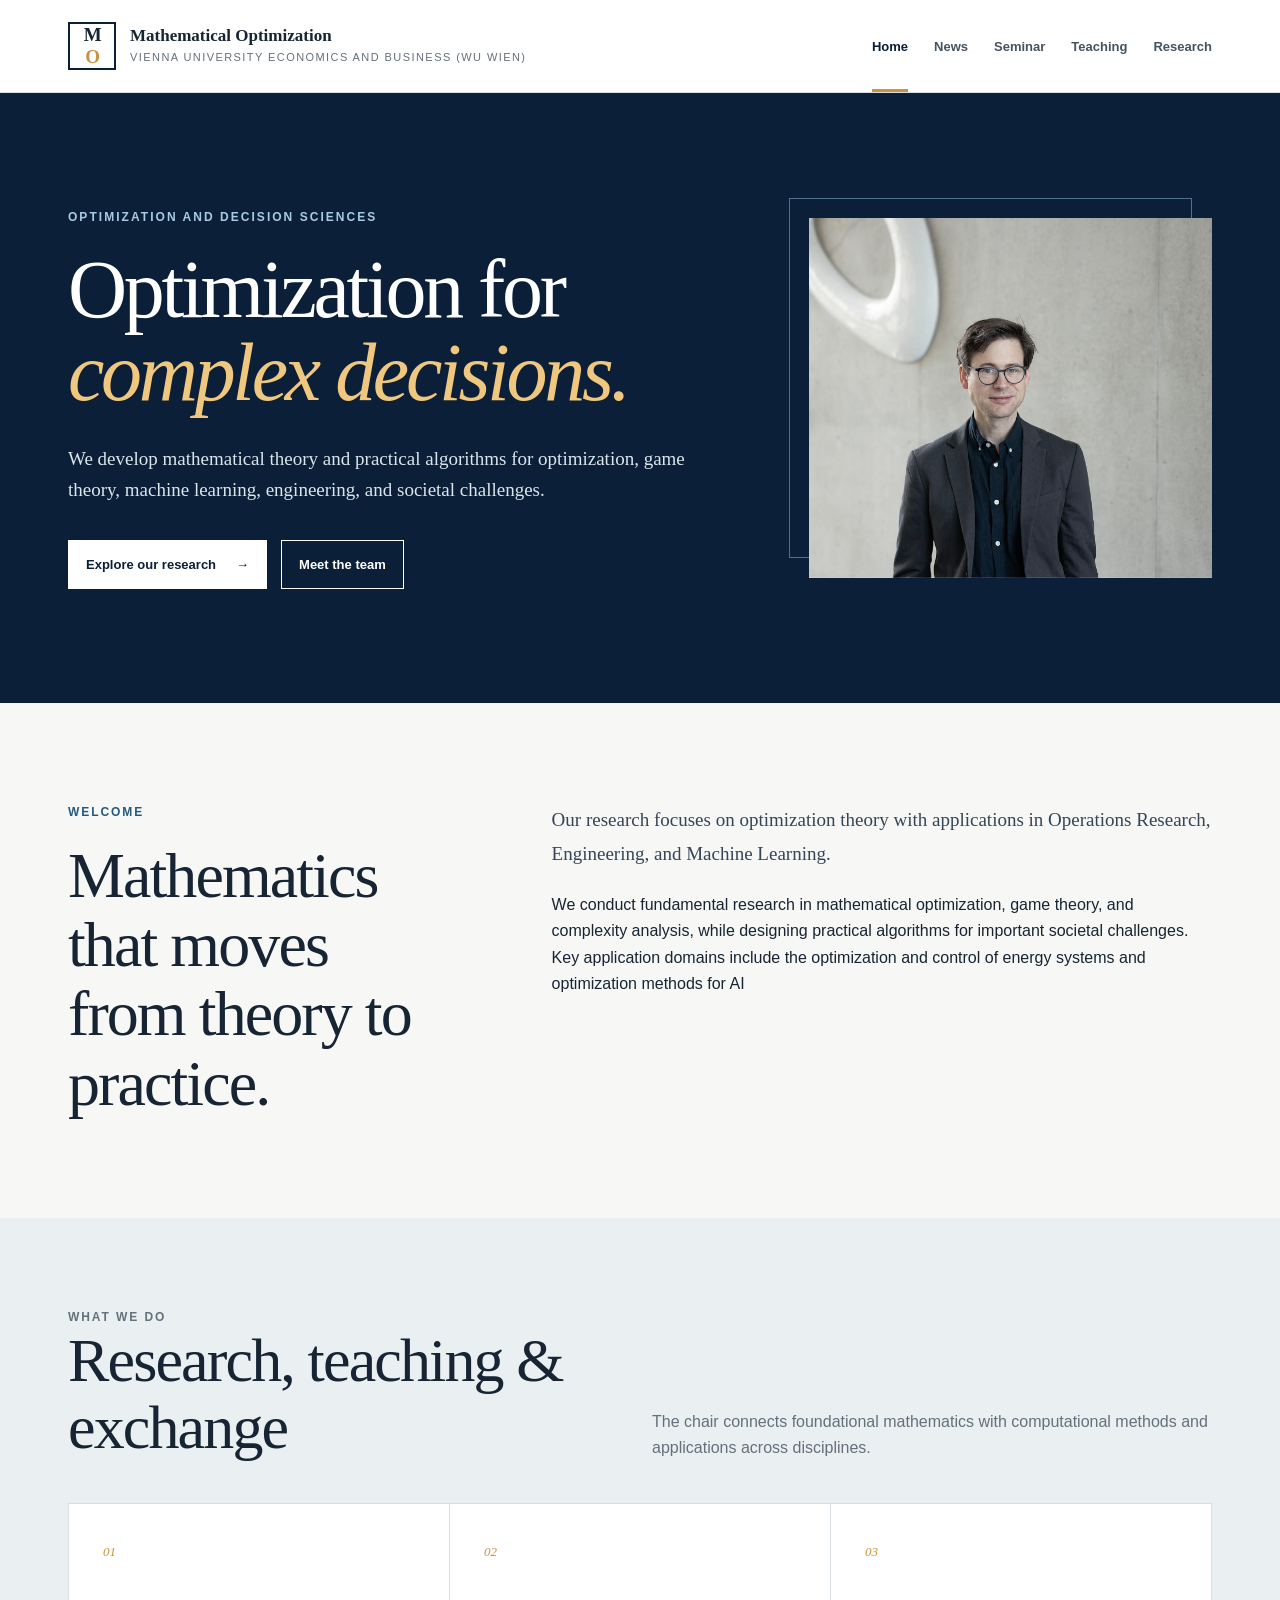
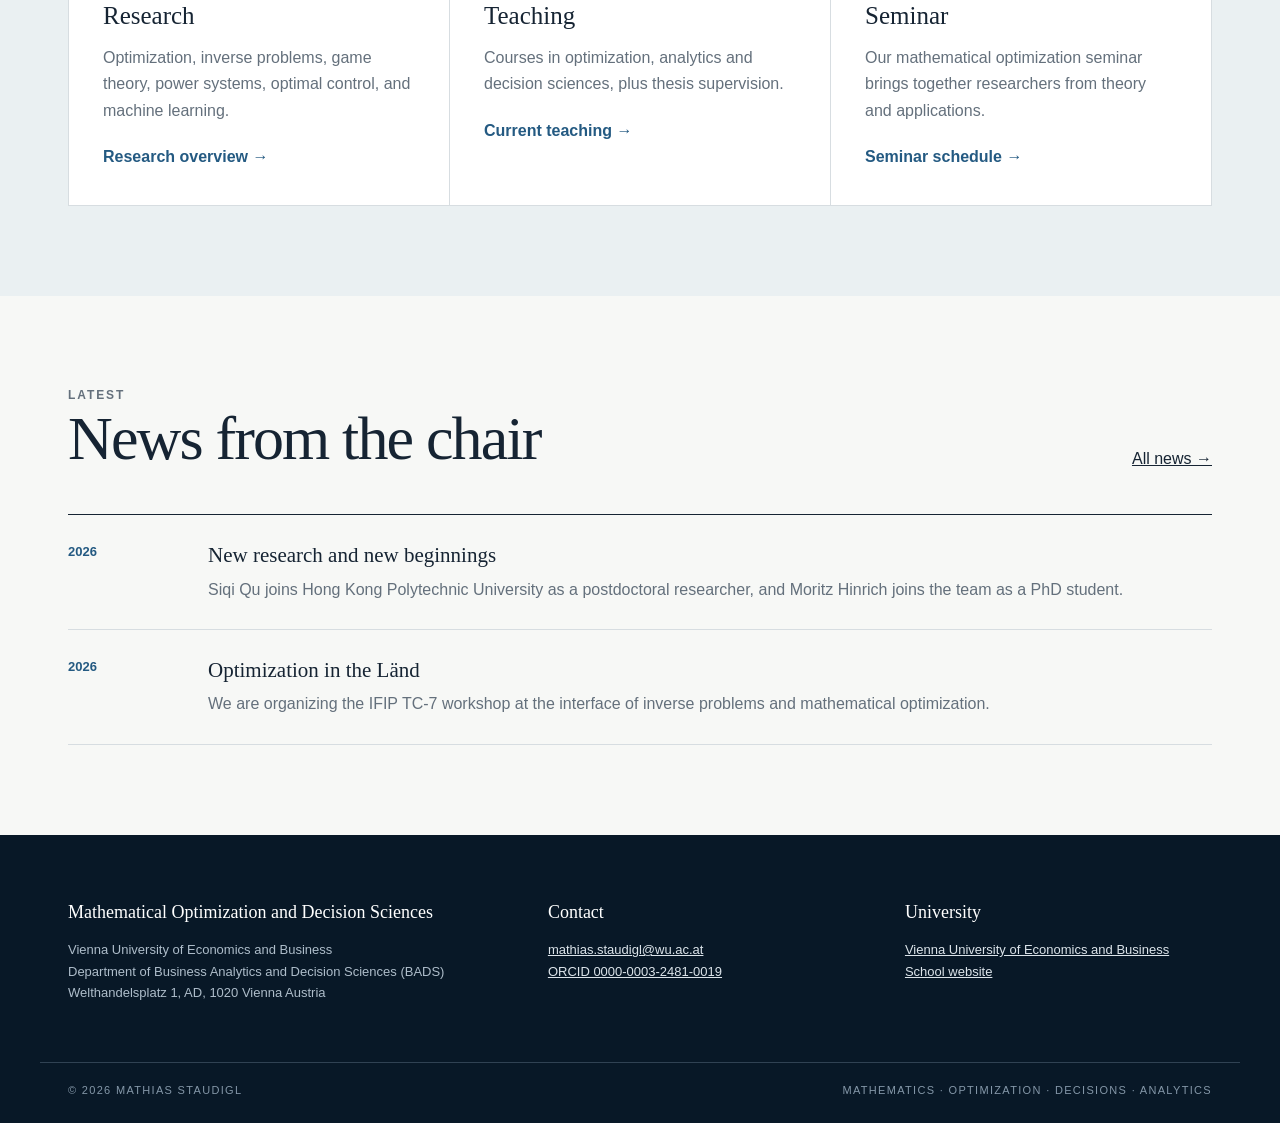
==== commit 6dd26794: "Update title and description in index.html" ====
--- a/index.html
+++ b/index.html
@@ -1,6 +1,6 @@
-<!doctype html><html lang="en"><head><meta charset="utf-8"><meta name="viewport" content="width=device-width,initial-scale=1"><title>Professor in Mathematical Optimization · Vienna University of Economics and Business</title><meta name="description" content="Research, teaching, seminars and people."><link rel="stylesheet" href="assets/styles.css"></head><body data-page="home" data-root=""><a class="skip-link" href="#main">Skip to content</a><header class="site-header" data-site-header></header>
+<!doctype html><html lang="en"><head><meta charset="utf-8"><meta name="viewport" content="width=device-width,initial-scale=1"><title>Professor in Optimization and Decision Sciences · Vienna University of Economics and Business</title><meta name="description" content="Research, teaching, seminars and people."><link rel="stylesheet" href="assets/styles.css"></head><body data-page="home" data-root=""><a class="skip-link" href="#main">Skip to content</a><header class="site-header" data-site-header></header>
 <main id="main">
-  <section class="hero"><div class="wrap hero-grid"><div><p class="eyebrow">Optimization and Decision Sciences</p><h1>Optimization for <em>complex decisions.</em></h1><p class="hero-copy">We develop mathematical theory and practical algorithms for optimization, game theory, machine learning, engineering, and societal challenges.</p><div class="hero-actions"><a class="button primary" href="research/">Explore our research <span>→</span></a><a class="button" href="team/">Meet the team</a></div></div><div class="portrait-frame"><img src="assets/images/FotoStaudigl.pdf" alt="Prof. Dr. Mathias Staudigl" width="360" height="360"></div></div></section>
+  <section class="hero"><div class="wrap hero-grid"><div><p class="eyebrow">Optimization and Decision Sciences</p><h1>Optimization for <em>complex decisions.</em></h1><p class="hero-copy">We develop mathematical theory and practical algorithms for optimization, game theory, machine learning, engineering, and societal challenges.</p><div class="hero-actions"><a class="button primary" href="research/">Explore our research <span>→</span></a><a class="button" href="team/">Meet the team</a></div></div><div class="portrait-frame"><img src="assets/images/FotoStaudigl.jpg" alt="Prof. Dr. Mathias Staudigl" width="360" height="360"></div></div></section>
   <section class="wrap home-intro"><div><p class="kicker">Welcome</p><h2 class="display">Mathematics that moves from theory to practice.</h2></div><div><p class="lead">Our research focuses on optimization theory with applications in Operations Research, Engineering, and Machine Learning.</p><p>We conduct fundamental research in mathematical optimization, game theory, and complexity analysis, while designing practical algorithms for important societal challenges. Key application domains include the optimization and control of energy systems and optimization methods for AI </p></div></section>
   <section class="section alt"><div class="wrap"><div class="section-head"><div><p class="kicker">What we do</p><h2>Research, teaching & exchange</h2></div><p>The chair connects foundational mathematics with computational methods and applications across disciplines.</p></div><div class="feature-grid"><article class="feature-card"><span>01</span><h3>Research</h3><p>Optimization, inverse problems, game theory, power systems, optimal control, and machine learning.</p><a href="research/">Research overview →</a></article><article class="feature-card"><span>02</span><h3>Teaching</h3><p>Courses in optimization, analytics and decision sciences, plus thesis supervision.</p><a href="teaching/">Current teaching →</a></article><article class="feature-card"><span>03</span><h3>Seminar</h3><p>Our mathematical optimization seminar brings together researchers from theory and applications.</p><a href="seminar/">Seminar schedule →</a></article></div></div></section>
   <section class="section"><div class="wrap"><div class="section-head"><div><p class="kicker">Latest</p><h2>News from the chair</h2></div><a href="news/">All news →</a></div><div class="news-list"><article class="news-item"><time>2026</time><div><h3>New research and new beginnings</h3><p>Siqi Qu joins Hong Kong Polytechnic University as a postdoctoral researcher, and Moritz Hinrich joins the team as a PhD student.</p></div></article><article class="news-item"><time>2026</time><div><h3>Optimization in the Länd</h3><p>We are organizing the IFIP TC-7 workshop at the interface of inverse problems and mathematical optimization.</p></div></article></div></div></section>
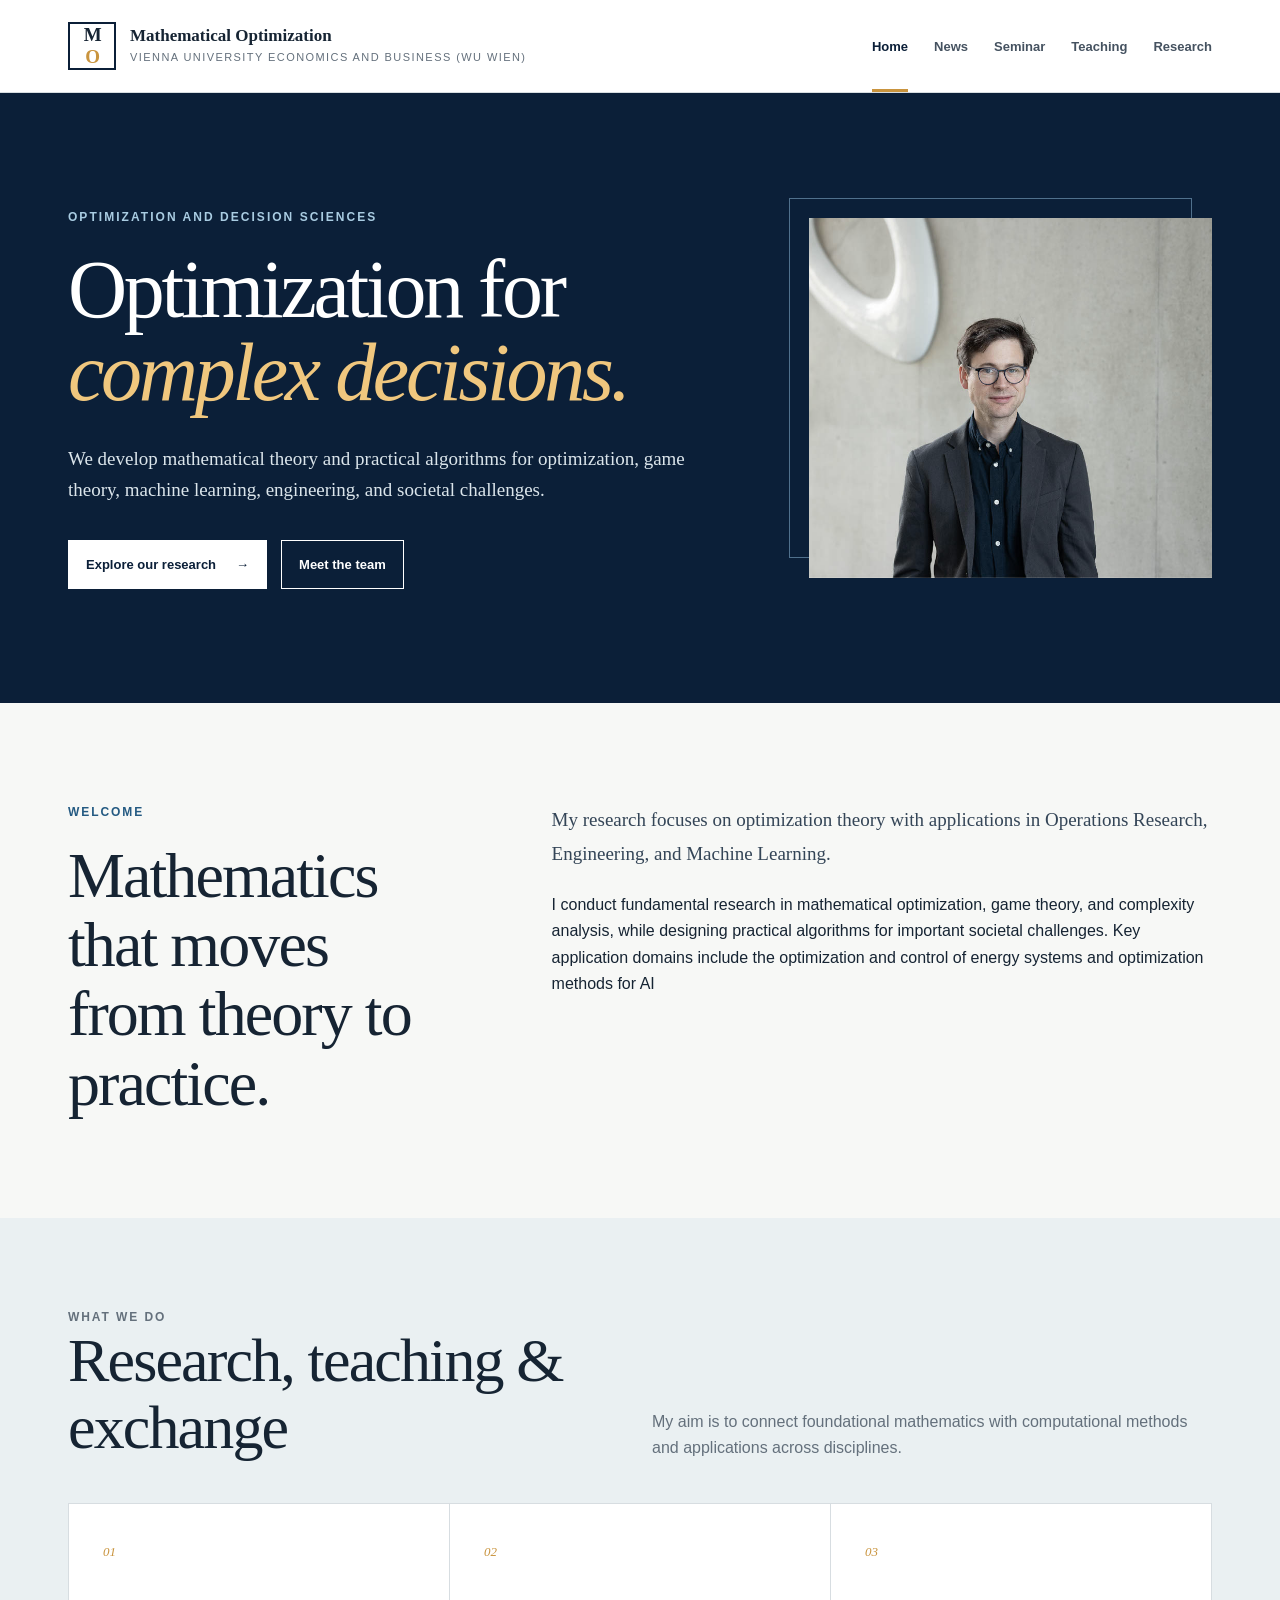
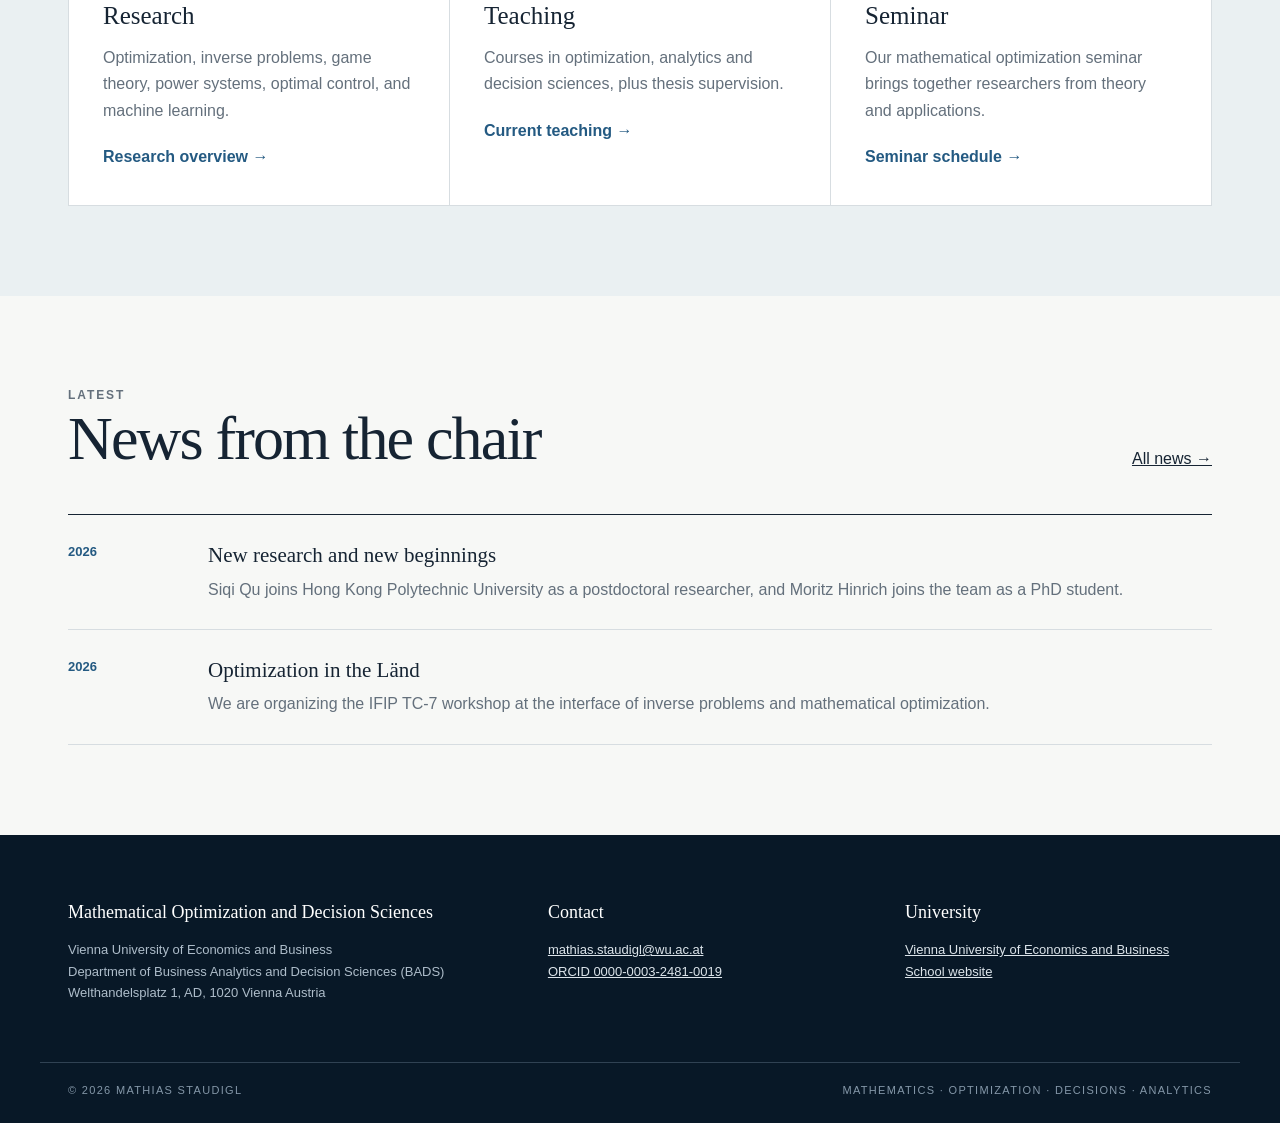
==== commit 3e3031b1: "updates" ====
--- a/index.html
+++ b/index.html
@@ -1,7 +1,7 @@
 <!doctype html><html lang="en"><head><meta charset="utf-8"><meta name="viewport" content="width=device-width,initial-scale=1"><title>Professor in Optimization and Decision Sciences · Vienna University of Economics and Business</title><meta name="description" content="Research, teaching, seminars and people."><link rel="stylesheet" href="assets/styles.css"></head><body data-page="home" data-root=""><a class="skip-link" href="#main">Skip to content</a><header class="site-header" data-site-header></header>
 <main id="main">
-  <section class="hero"><div class="wrap hero-grid"><div><p class="eyebrow">Optimization and Decision Sciences</p><h1>Optimization for <em>complex decisions.</em></h1><p class="hero-copy">We develop mathematical theory and practical algorithms for optimization, game theory, machine learning, engineering, and societal challenges.</p><div class="hero-actions"><a class="button primary" href="research/">Explore our research <span>→</span></a><a class="button" href="team/">Meet the team</a></div></div><div class="portrait-frame"><img src="assets/images/FotoStaudigl.jpg" alt="Prof. Dr. Mathias Staudigl" width="360" height="360"></div></div></section>
-  <section class="wrap home-intro"><div><p class="kicker">Welcome</p><h2 class="display">Mathematics that moves from theory to practice.</h2></div><div><p class="lead">Our research focuses on optimization theory with applications in Operations Research, Engineering, and Machine Learning.</p><p>We conduct fundamental research in mathematical optimization, game theory, and complexity analysis, while designing practical algorithms for important societal challenges. Key application domains include the optimization and control of energy systems and optimization methods for AI </p></div></section>
-  <section class="section alt"><div class="wrap"><div class="section-head"><div><p class="kicker">What we do</p><h2>Research, teaching & exchange</h2></div><p>The chair connects foundational mathematics with computational methods and applications across disciplines.</p></div><div class="feature-grid"><article class="feature-card"><span>01</span><h3>Research</h3><p>Optimization, inverse problems, game theory, power systems, optimal control, and machine learning.</p><a href="research/">Research overview →</a></article><article class="feature-card"><span>02</span><h3>Teaching</h3><p>Courses in optimization, analytics and decision sciences, plus thesis supervision.</p><a href="teaching/">Current teaching →</a></article><article class="feature-card"><span>03</span><h3>Seminar</h3><p>Our mathematical optimization seminar brings together researchers from theory and applications.</p><a href="seminar/">Seminar schedule →</a></article></div></div></section>
+  <section class="hero"><div class="wrap hero-grid"><div><p class="eyebrow">Optimization and Decision Sciences</p><h1>Optimization for <em>complex decisions.</em></h1><p class="hero-copy">We develop mathematical theory and practical algorithms for optimization, game theory, machine learning, engineering, and societal challenges.</p><div class="hero-actions"><a class="button primary" href="research/">Explore our research <span>→</span></a><a class="button" href="Supervision/">Meet the team</a></div></div><div class="portrait-frame"><img src="assets/images/FotoStaudigl.jpg" alt="Prof. Dr. Mathias Staudigl" width="360" height="360"></div></div></section>
+  <section class="wrap home-intro"><div><p class="kicker">Welcome</p><h2 class="display">Mathematics that moves from theory to practice.</h2></div><div><p class="lead">My research focuses on optimization theory with applications in Operations Research, Engineering, and Machine Learning.</p><p>I conduct fundamental research in mathematical optimization, game theory, and complexity analysis, while designing practical algorithms for important societal challenges. Key application domains include the optimization and control of energy systems and optimization methods for AI </p></div></section>
+  <section class="section alt"><div class="wrap"><div class="section-head"><div><p class="kicker">What we do</p><h2>Research, teaching & exchange</h2></div><p>My aim is to connect foundational mathematics with computational methods and applications across disciplines.</p></div><div class="feature-grid"><article class="feature-card"><span>01</span><h3>Research</h3><p>Optimization, inverse problems, game theory, power systems, optimal control, and machine learning.</p><a href="research/">Research overview →</a></article><article class="feature-card"><span>02</span><h3>Teaching</h3><p>Courses in optimization, analytics and decision sciences, plus thesis supervision.</p><a href="teaching/">Current teaching →</a></article><article class="feature-card"><span>03</span><h3>Seminar</h3><p>Our mathematical optimization seminar brings together researchers from theory and applications.</p><a href="seminar/">Seminar schedule →</a></article></div></div></section>
   <section class="section"><div class="wrap"><div class="section-head"><div><p class="kicker">Latest</p><h2>News from the chair</h2></div><a href="news/">All news →</a></div><div class="news-list"><article class="news-item"><time>2026</time><div><h3>New research and new beginnings</h3><p>Siqi Qu joins Hong Kong Polytechnic University as a postdoctoral researcher, and Moritz Hinrich joins the team as a PhD student.</p></div></article><article class="news-item"><time>2026</time><div><h3>Optimization in the Länd</h3><p>We are organizing the IFIP TC-7 workshop at the interface of inverse problems and mathematical optimization.</p></div></article></div></div></section>
 </main><footer class="footer" data-site-footer></footer><script src="assets/site.js"></script></body></html>
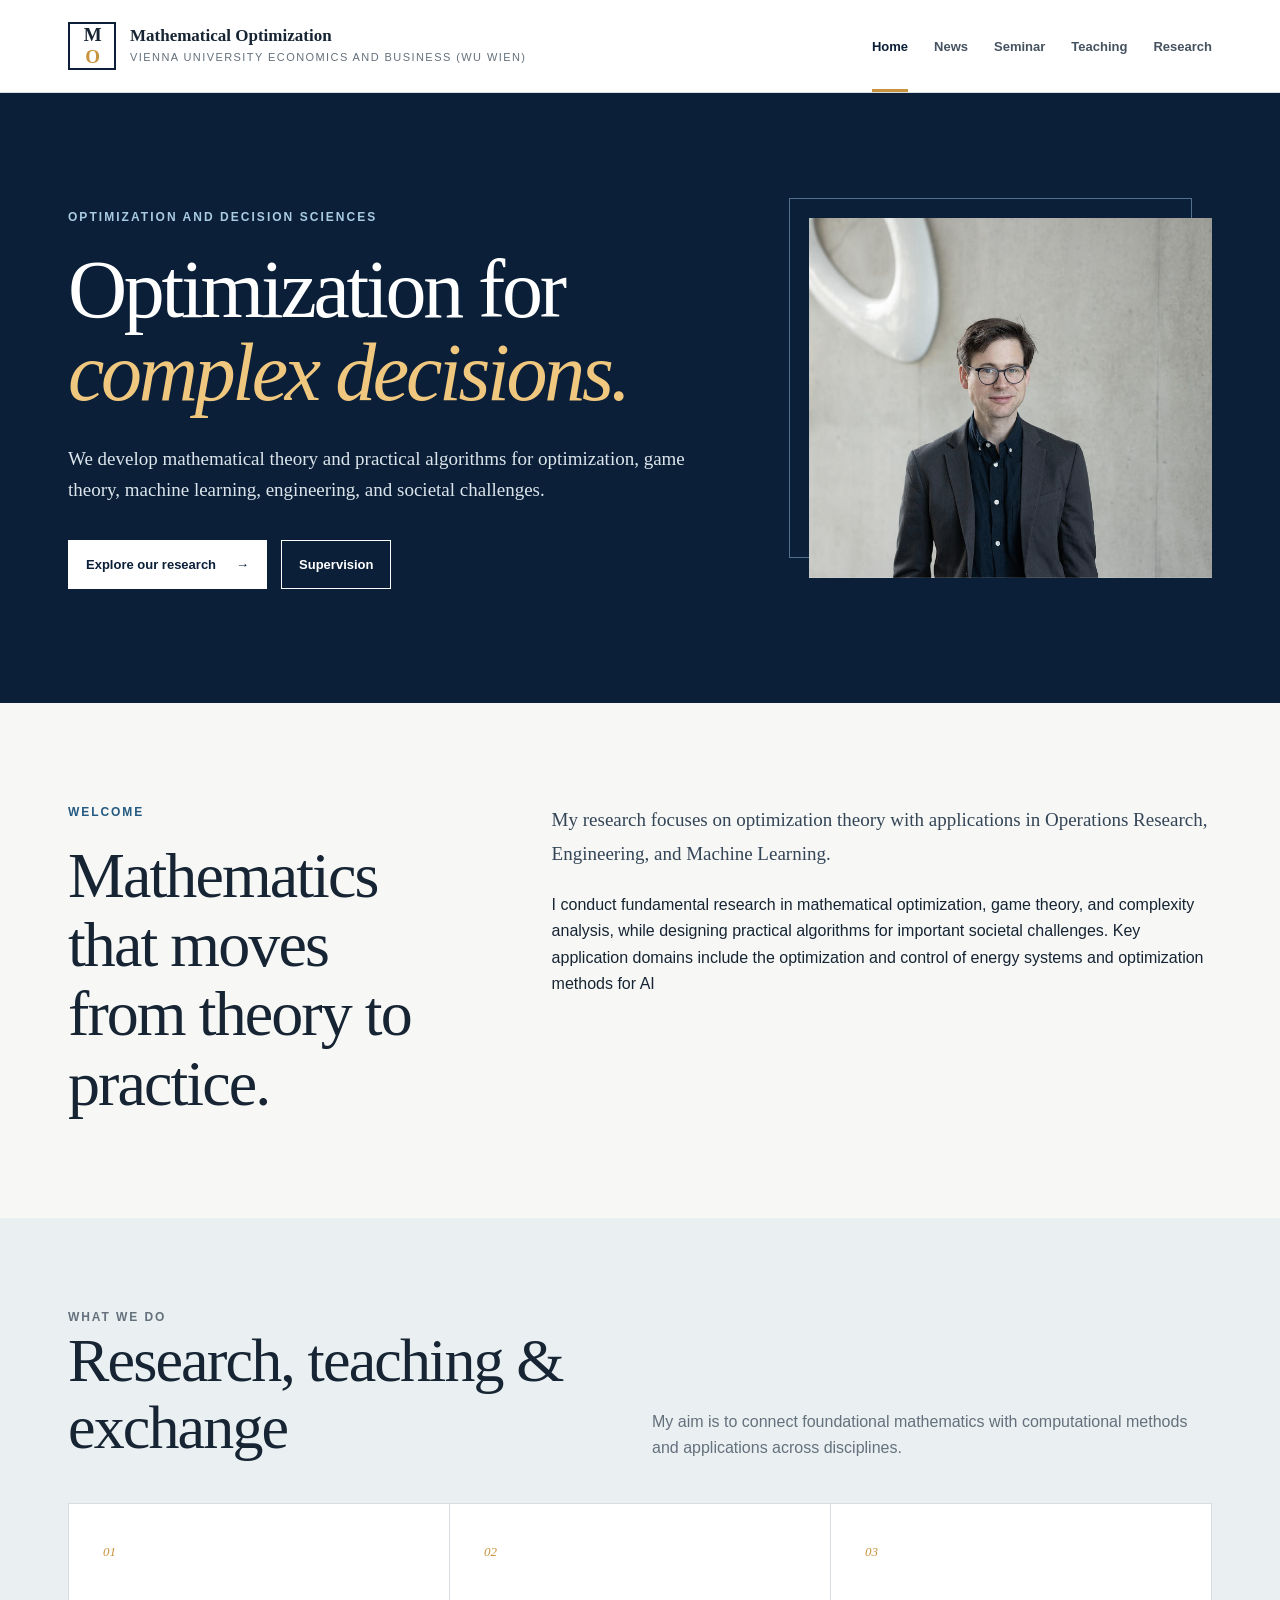
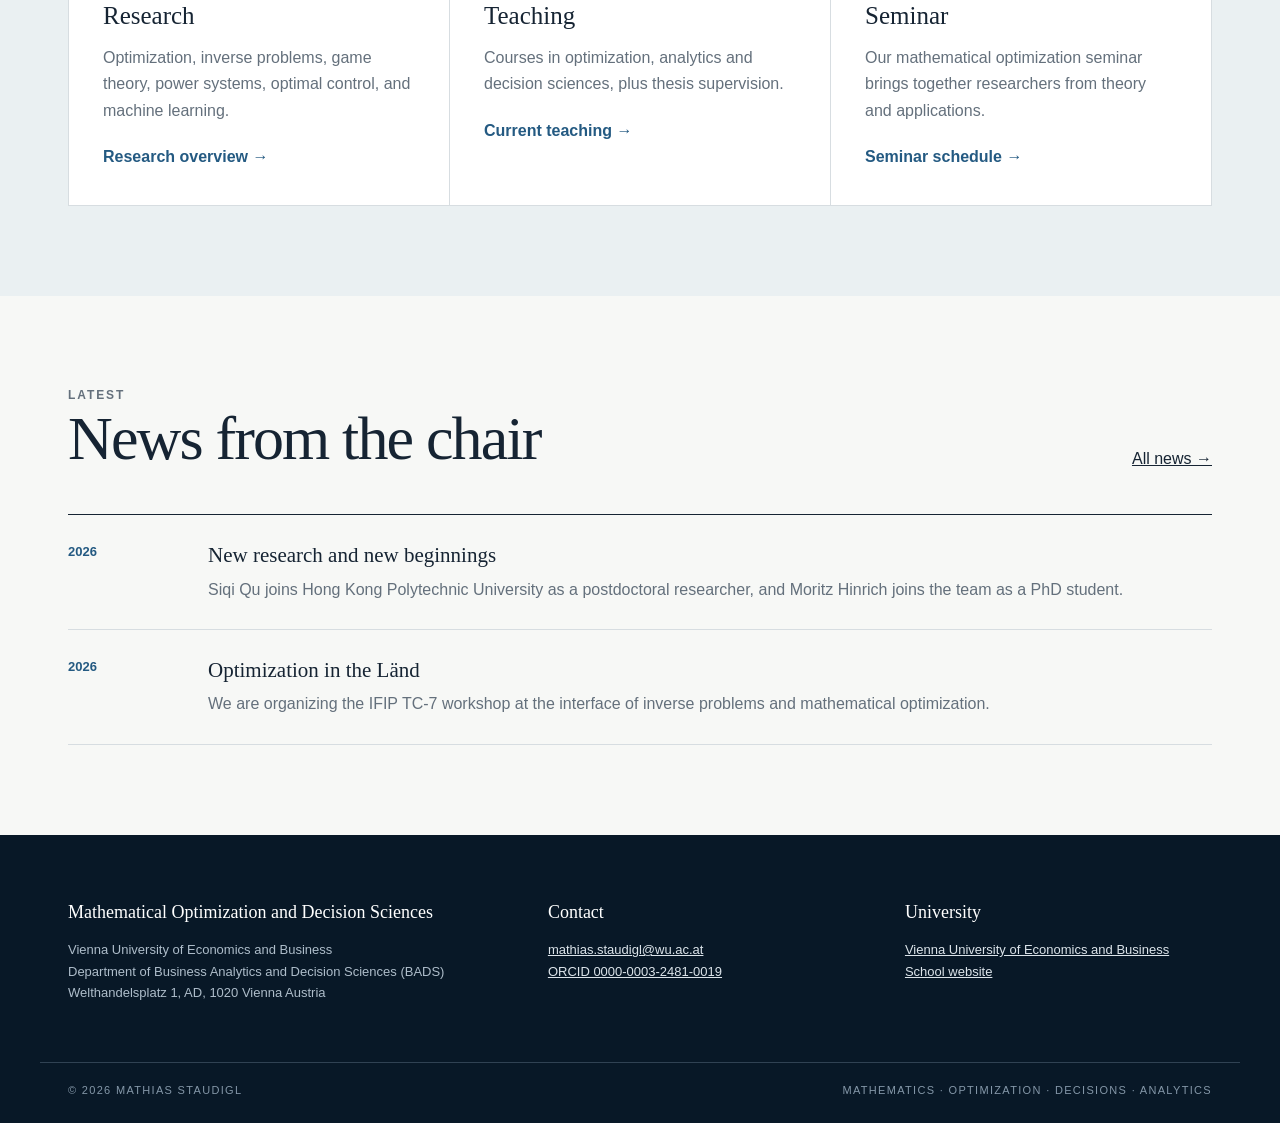
==== commit 763cc2e9: "Update index.html" ====
--- a/index.html
+++ b/index.html
@@ -1,6 +1,6 @@
 <!doctype html><html lang="en"><head><meta charset="utf-8"><meta name="viewport" content="width=device-width,initial-scale=1"><title>Professor in Optimization and Decision Sciences · Vienna University of Economics and Business</title><meta name="description" content="Research, teaching, seminars and people."><link rel="stylesheet" href="assets/styles.css"></head><body data-page="home" data-root=""><a class="skip-link" href="#main">Skip to content</a><header class="site-header" data-site-header></header>
 <main id="main">
-  <section class="hero"><div class="wrap hero-grid"><div><p class="eyebrow">Optimization and Decision Sciences</p><h1>Optimization for <em>complex decisions.</em></h1><p class="hero-copy">We develop mathematical theory and practical algorithms for optimization, game theory, machine learning, engineering, and societal challenges.</p><div class="hero-actions"><a class="button primary" href="research/">Explore our research <span>→</span></a><a class="button" href="Supervision/">Meet the team</a></div></div><div class="portrait-frame"><img src="assets/images/FotoStaudigl.jpg" alt="Prof. Dr. Mathias Staudigl" width="360" height="360"></div></div></section>
+  <section class="hero"><div class="wrap hero-grid"><div><p class="eyebrow">Optimization and Decision Sciences</p><h1>Optimization for <em>complex decisions.</em></h1><p class="hero-copy">We develop mathematical theory and practical algorithms for optimization, game theory, machine learning, engineering, and societal challenges.</p><div class="hero-actions"><a class="button primary" href="research/">Explore our research <span>→</span></a><a class="button" href="Supervision/">Supervision</a></div></div><div class="portrait-frame"><img src="assets/images/FotoStaudigl.jpg" alt="Prof. Dr. Mathias Staudigl" width="360" height="360"></div></div></section>
   <section class="wrap home-intro"><div><p class="kicker">Welcome</p><h2 class="display">Mathematics that moves from theory to practice.</h2></div><div><p class="lead">My research focuses on optimization theory with applications in Operations Research, Engineering, and Machine Learning.</p><p>I conduct fundamental research in mathematical optimization, game theory, and complexity analysis, while designing practical algorithms for important societal challenges. Key application domains include the optimization and control of energy systems and optimization methods for AI </p></div></section>
   <section class="section alt"><div class="wrap"><div class="section-head"><div><p class="kicker">What we do</p><h2>Research, teaching & exchange</h2></div><p>My aim is to connect foundational mathematics with computational methods and applications across disciplines.</p></div><div class="feature-grid"><article class="feature-card"><span>01</span><h3>Research</h3><p>Optimization, inverse problems, game theory, power systems, optimal control, and machine learning.</p><a href="research/">Research overview →</a></article><article class="feature-card"><span>02</span><h3>Teaching</h3><p>Courses in optimization, analytics and decision sciences, plus thesis supervision.</p><a href="teaching/">Current teaching →</a></article><article class="feature-card"><span>03</span><h3>Seminar</h3><p>Our mathematical optimization seminar brings together researchers from theory and applications.</p><a href="seminar/">Seminar schedule →</a></article></div></div></section>
   <section class="section"><div class="wrap"><div class="section-head"><div><p class="kicker">Latest</p><h2>News from the chair</h2></div><a href="news/">All news →</a></div><div class="news-list"><article class="news-item"><time>2026</time><div><h3>New research and new beginnings</h3><p>Siqi Qu joins Hong Kong Polytechnic University as a postdoctoral researcher, and Moritz Hinrich joins the team as a PhD student.</p></div></article><article class="news-item"><time>2026</time><div><h3>Optimization in the Länd</h3><p>We are organizing the IFIP TC-7 workshop at the interface of inverse problems and mathematical optimization.</p></div></article></div></div></section>
